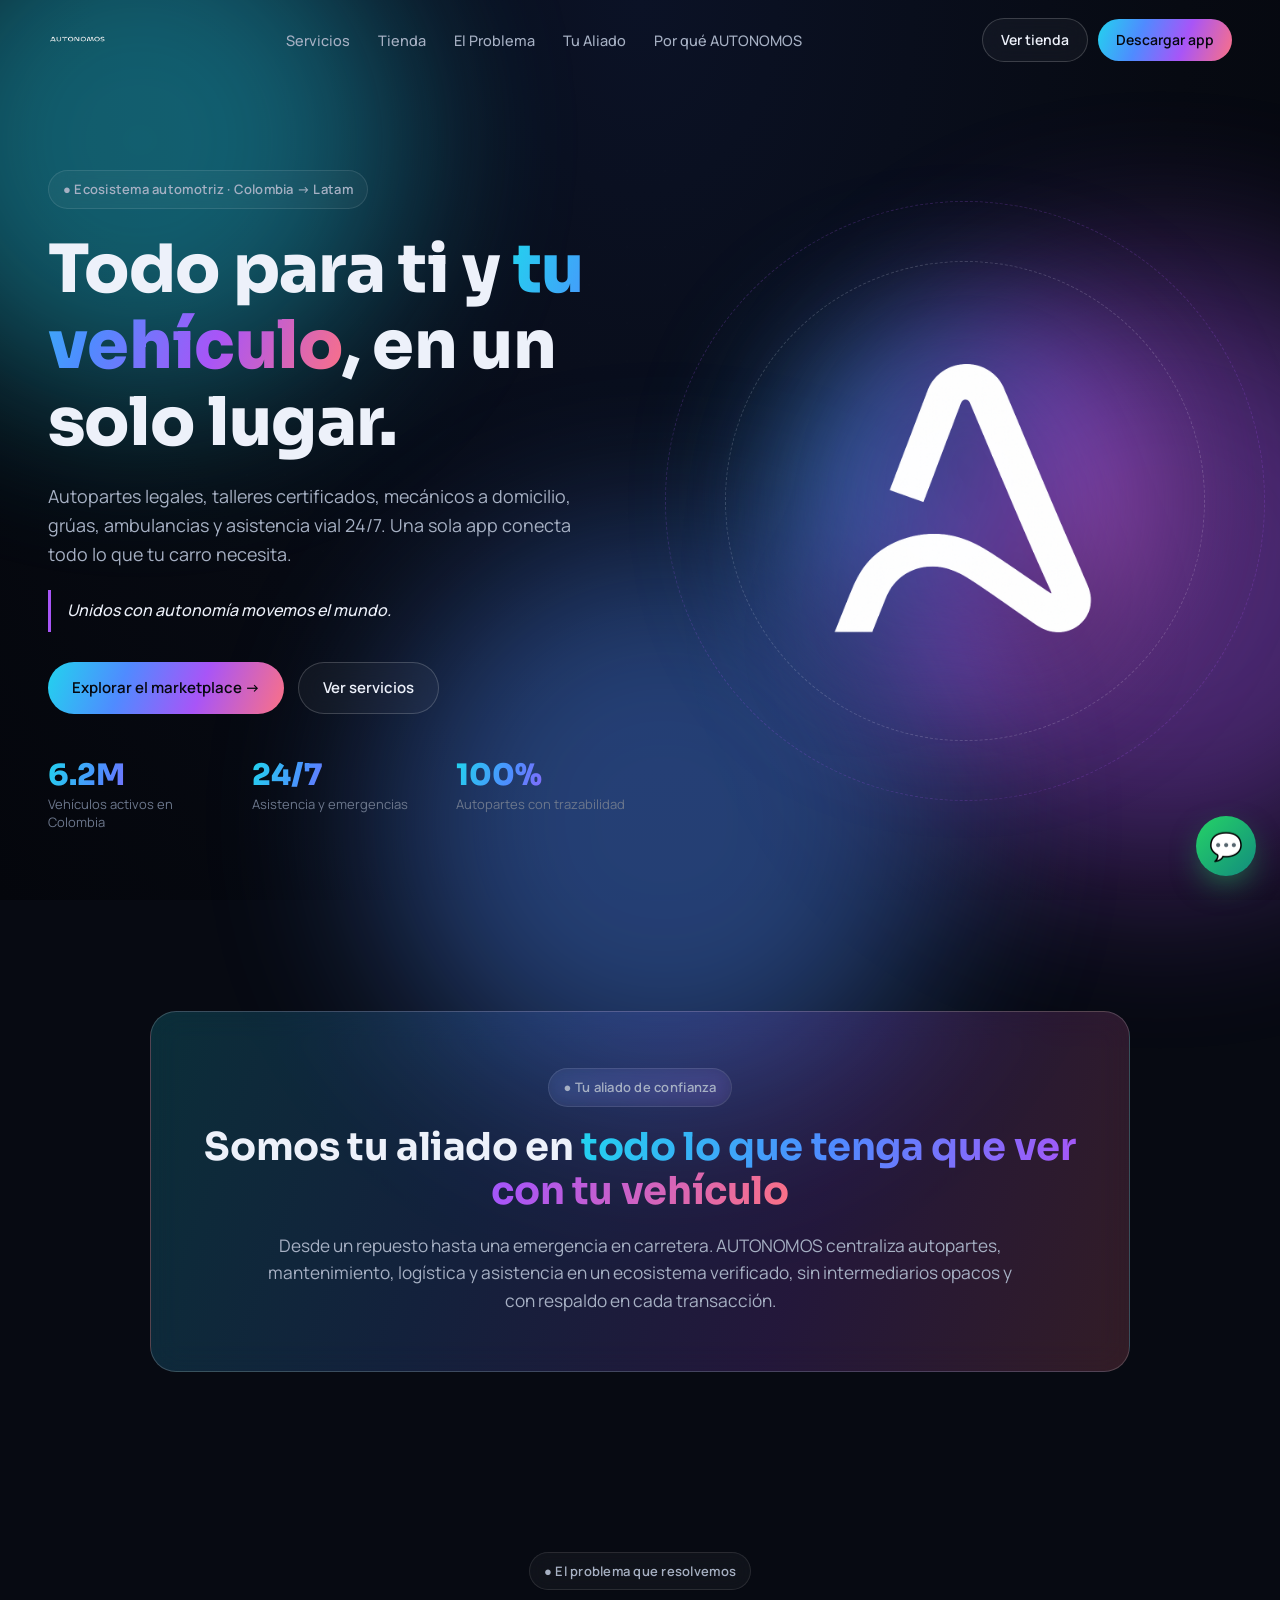
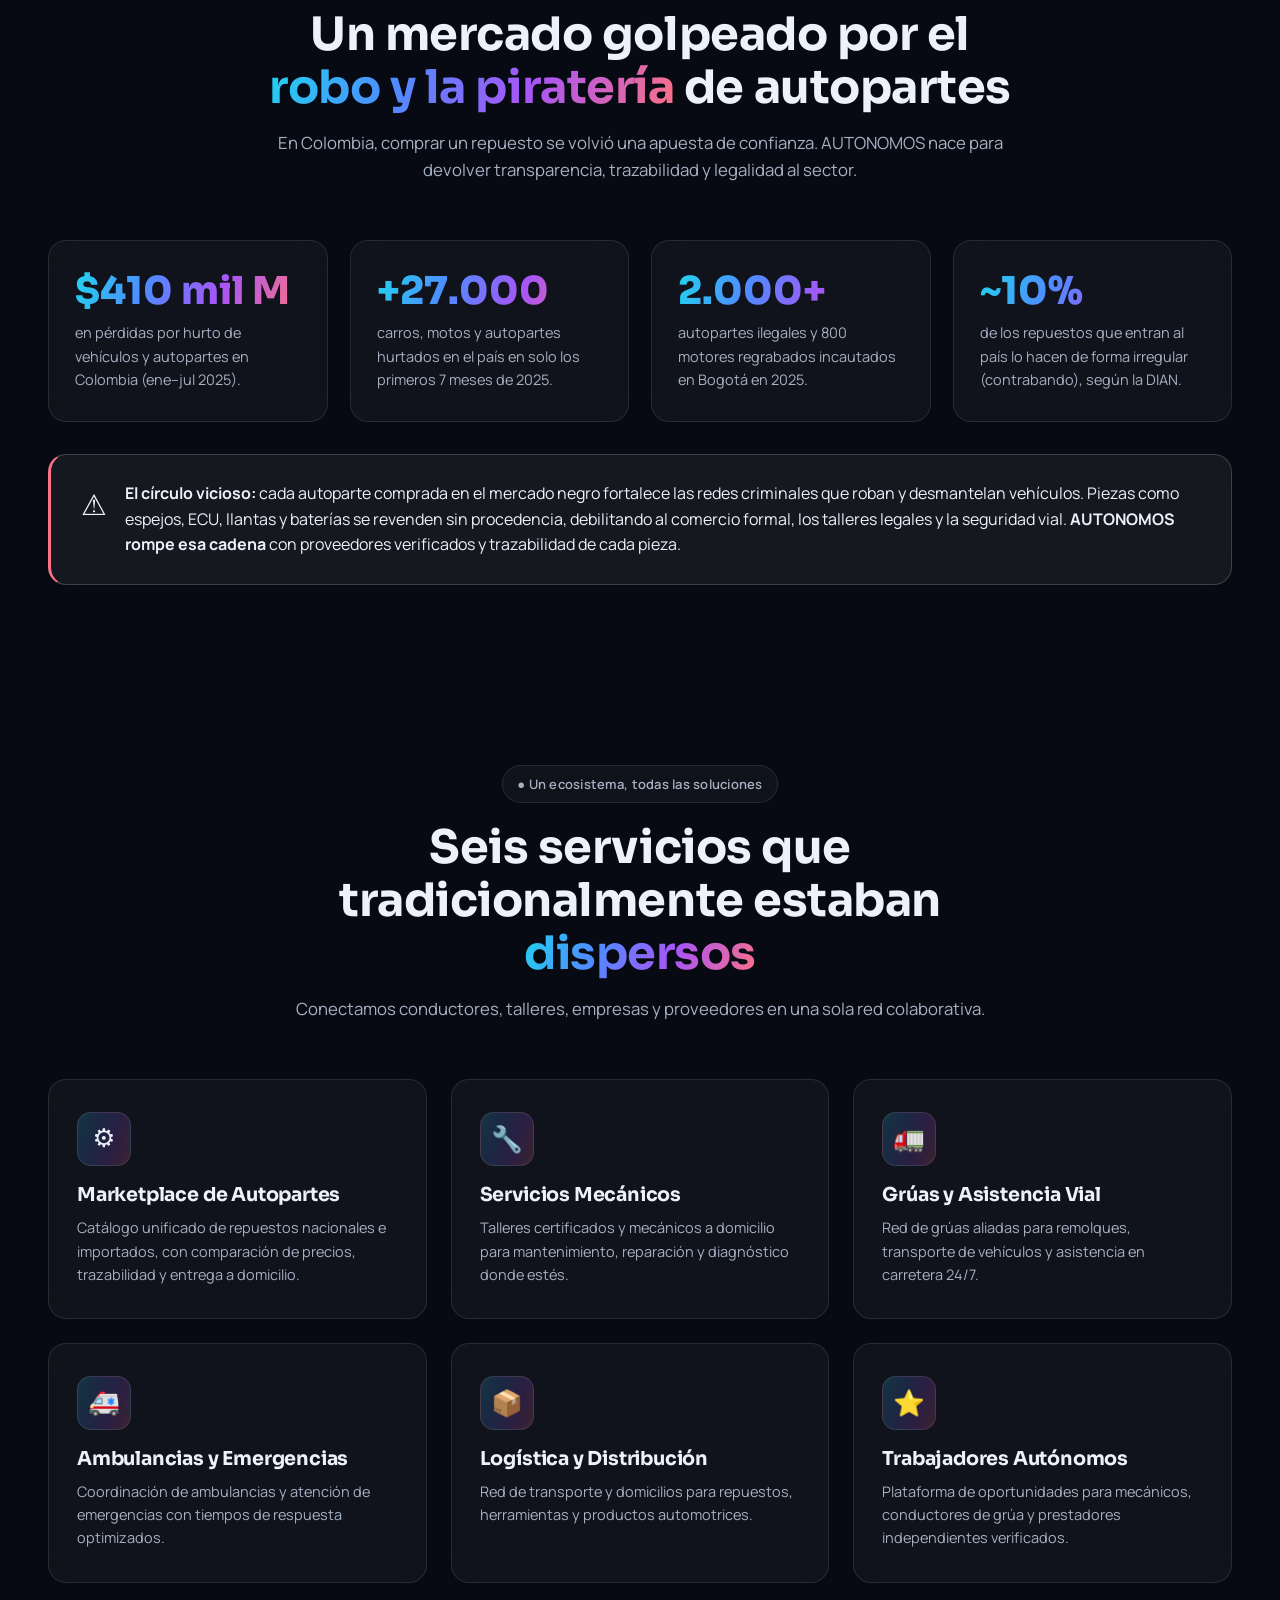
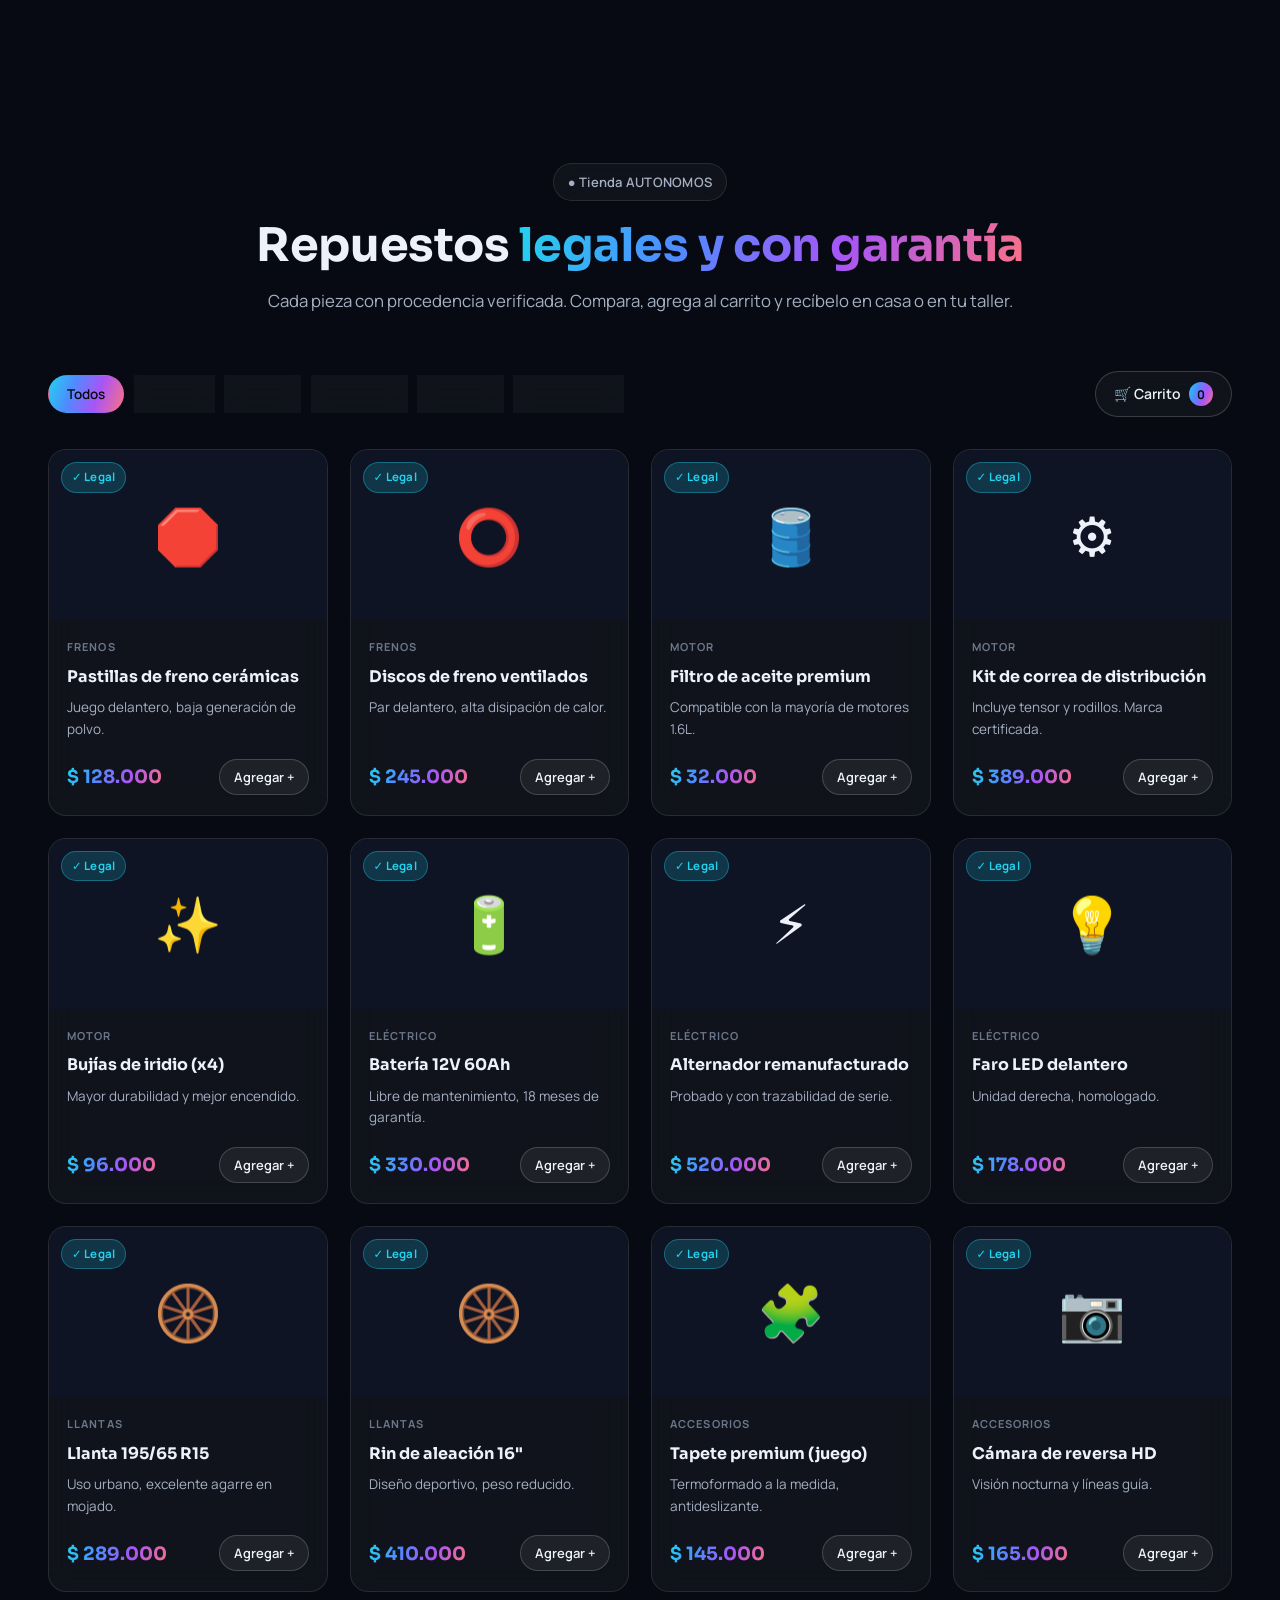
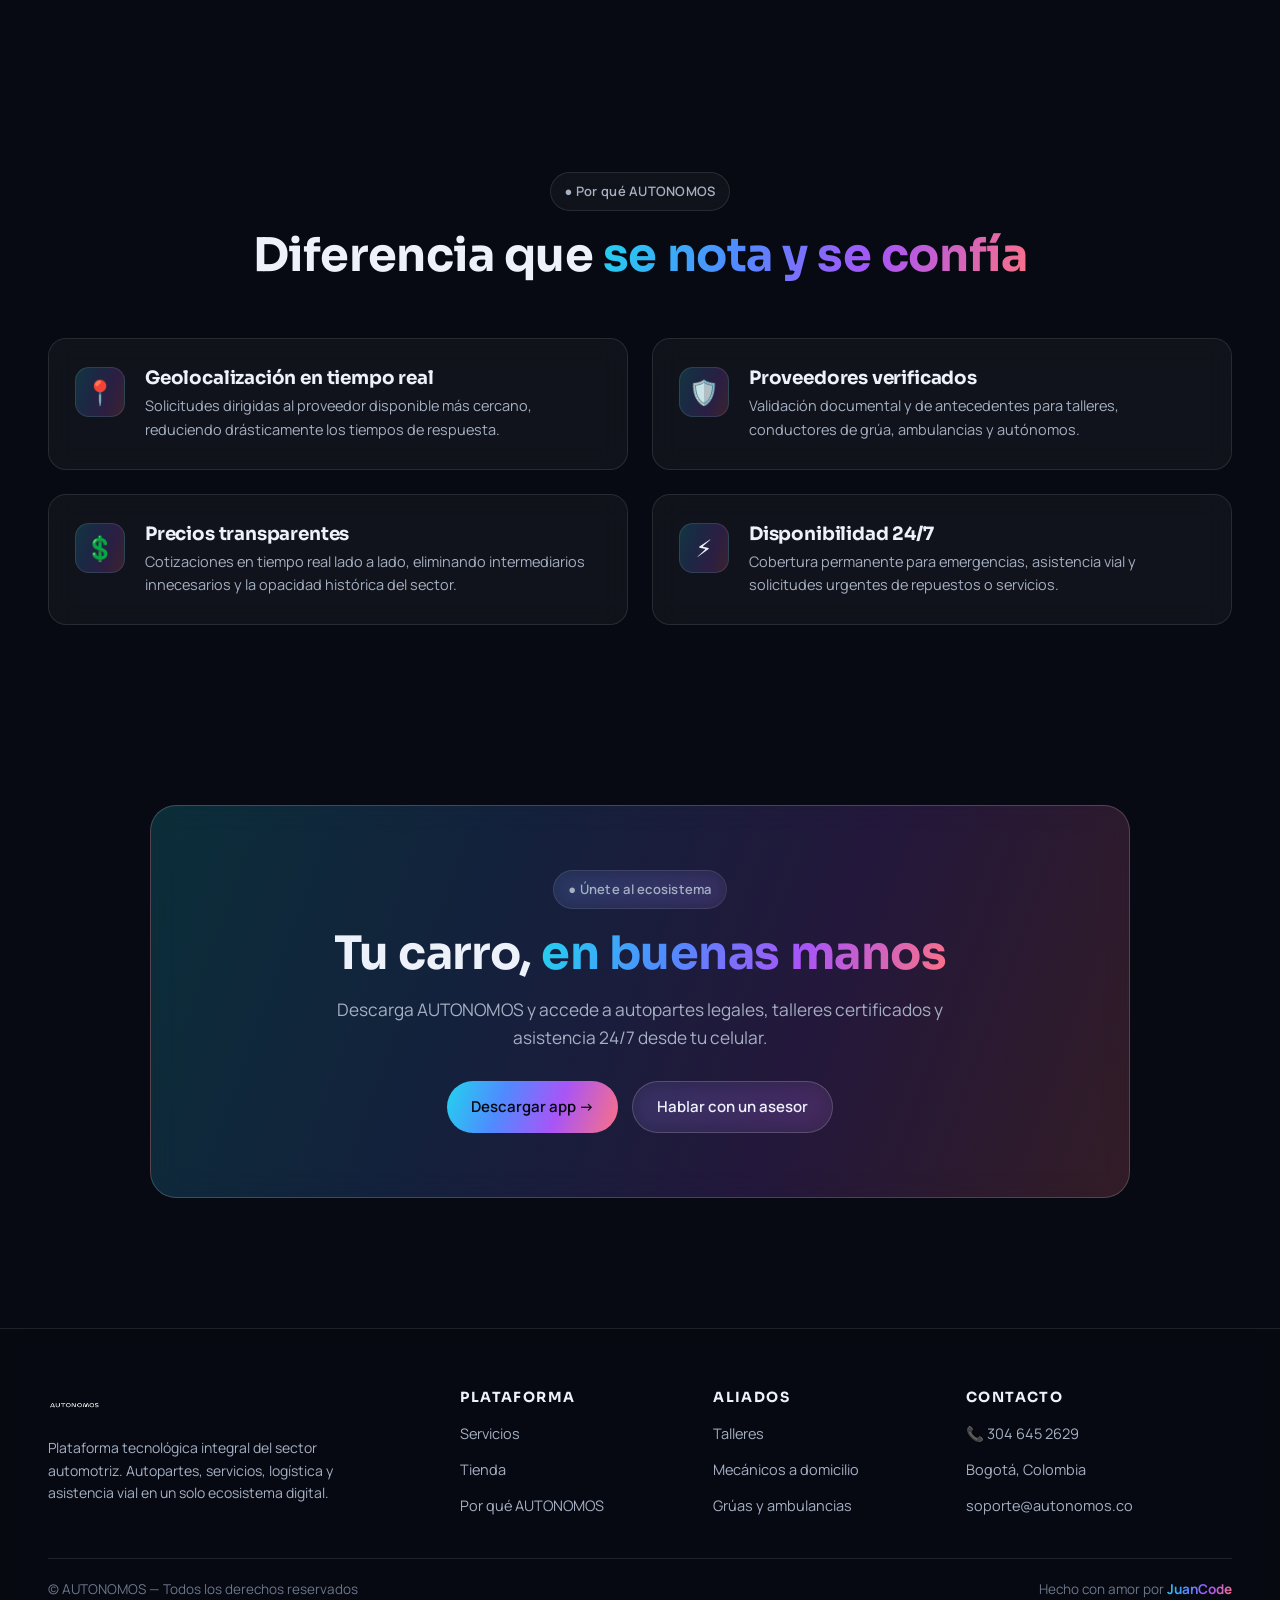
==== index.html @ 33920c59 "feat: AUTONOMOS landing page (juancode design system) - index.html single-file (HTML + CSS + JS vani" ====
<!DOCTYPE html>
<html lang="es">
<head>
<meta charset="UTF-8" />
<meta name="viewport" content="width=device-width, initial-scale=1.0" />
<title>AUTONOMOS — Ecosistema automotriz: autopartes legales, talleres, grúas y asistencia 24/7</title>
<meta name="description" content="Plataforma tecnológica integral del sector automotriz colombiano. Autopartes legales, talleres certificados, mecánicos a domicilio, grúas, ambulancias y asistencia vial 24/7." />
<link rel="preconnect" href="https://fonts.googleapis.com">
<link rel="preconnect" href="https://fonts.gstatic.com" crossorigin>
<link href="https://fonts.googleapis.com/css2?family=Sora:wght@600;700;800&family=Manrope:wght@400;500;600;700&display=swap" rel="stylesheet">
<style>
:root{
  --bg:#070A12; --bg-2:#0B1020;
  --surface:rgba(255,255,255,0.04); --surface-2:rgba(255,255,255,0.06);
  --border:rgba(255,255,255,0.10); --border-strong:rgba(255,255,255,0.18);
  --text:#EDF1FA; --text-dim:#A6B0C3; --text-faint:#6C778C;
  --g1:#22D3EE; --g2:#4F8BFF; --g3:#A855F7; --g4:#FB7185;
  --grad: linear-gradient(110deg, var(--g1) 0%, var(--g2) 32%, var(--g3) 64%, var(--g4) 100%);
  --grad-soft: linear-gradient(110deg, rgba(34,211,238,.18), rgba(79,139,255,.18), rgba(168,85,247,.18), rgba(251,113,133,.18));
  --radius:18px; --radius-lg:26px; --maxw:1240px;
}

*{box-sizing:border-box; margin:0; padding:0;}
html{scroll-behavior:smooth;}
body{
  font-family:'Manrope', system-ui, sans-serif;
  background:var(--bg); color:var(--text);
  font-weight:400; line-height:1.6;
  overflow-x:hidden; min-height:100vh;
  -webkit-font-smoothing:antialiased;
}

/* ===== FONDO GLOBAL (orbes + malla) ===== */
.bg-layer{
  position:fixed; inset:0; z-index:-2;
  background:radial-gradient(ellipse at top, #0B1226 0%, var(--bg) 60%, #04060C 100%);
  pointer-events:none;
}
.bg-mesh{
  position:fixed; inset:0; z-index:-1;
  background-image: radial-gradient(circle at center, rgba(255,255,255,0.18) 1px, transparent 1.2px);
  background-size:38px 38px;
  opacity:0.05;
  -webkit-mask-image: radial-gradient(ellipse at center, #000 35%, transparent 80%);
  mask-image: radial-gradient(ellipse at center, #000 35%, transparent 80%);
  pointer-events:none;
}
.orb{
  position:fixed; border-radius:50%;
  filter:blur(90px); opacity:0.42; z-index:-1; pointer-events:none;
}
.orb-1{ width:520px; height:520px; background:var(--g1); top:-120px; left:-120px;}
.orb-2{ width:600px; height:600px; background:var(--g3); top:30%; right:-180px;}
.orb-3{ width:560px; height:560px; background:var(--g2); bottom:-200px; left:30%;}

/* ===== HELPERS ===== */
.grad-text{
  background:var(--grad);
  -webkit-background-clip:text; background-clip:text;
  -webkit-text-fill-color:transparent; color:transparent;
}
.container{ max-width:var(--maxw); margin:0 auto; padding:0 28px;}
.eyebrow{
  display:inline-flex; align-items:center; gap:8px;
  font-family:'Manrope'; font-weight:600; font-size:13px;
  color:var(--text-dim);
  padding:8px 14px; border:1px solid var(--border);
  border-radius:999px; background:var(--surface);
  backdrop-filter:blur(10px); -webkit-backdrop-filter:blur(10px);
  letter-spacing:.02em;
}
h1,h2,h3,h4{ font-family:'Sora', sans-serif; line-height:1.15; letter-spacing:-0.01em;}
h1{ font-weight:800; font-size:clamp(2.4rem, 5.2vw, 4.2rem);}
h2{ font-weight:700; font-size:clamp(1.9rem, 3.6vw, 2.9rem);}
h3{ font-weight:700; font-size:1.4rem;}
p{ color:var(--text-dim);}

/* ===== BOTONES ===== */
.btn{
  display:inline-flex; align-items:center; gap:8px;
  font-family:'Manrope'; font-weight:600; font-size:15px;
  padding:13px 24px; border-radius:999px;
  border:none; cursor:pointer; text-decoration:none;
  transition: transform .25s ease, box-shadow .25s ease, background .25s ease;
  white-space:nowrap;
}
.btn-primary{
  background:var(--grad); color:#06080F;
}
.btn-primary:hover{
  transform:translateY(-3px);
  box-shadow:0 14px 38px -10px rgba(79,139,255,.55);
}
.btn-ghost{
  background:var(--surface); color:var(--text);
  border:1px solid var(--border-strong);
  backdrop-filter:blur(12px); -webkit-backdrop-filter:blur(12px);
}
.btn-ghost:hover{
  transform:translateY(-3px);
  background:var(--surface-2);
  box-shadow:0 14px 38px -14px rgba(168,85,247,.5);
}

/* ===== REVEAL ===== */
.reveal{ opacity:0; transform:translateY(28px); transition: all .7s cubic-bezier(.2,.7,.2,1);}
.reveal.in{ opacity:1; transform:none;}

/* ===== NAVBAR ===== */
#nav{
  position:fixed; top:0; left:0; right:0; z-index:50;
  padding:18px 0;
  transition: background .3s ease, backdrop-filter .3s ease, border-color .3s ease, padding .3s ease;
  border-bottom:1px solid transparent;
}
#nav.scrolled{
  background:rgba(7,10,18,.72);
  backdrop-filter:blur(18px); -webkit-backdrop-filter:blur(18px);
  border-bottom-color:var(--border);
  padding:12px 0;
}
.nav-wrap{
  max-width:var(--maxw); margin:0 auto; padding:0 28px;
  display:flex; align-items:center; justify-content:space-between; gap:24px;
}
.nav-logo{ display:flex; align-items:center; gap:10px;}
.nav-logo img{ height:38px; width:auto; display:block;}
.nav-logo .fallback{ display:none; font-family:'Sora'; font-weight:800; font-size:20px; letter-spacing:.06em;}
.nav-links{ display:flex; align-items:center; gap:28px;}
.nav-links a{
  color:var(--text-dim); text-decoration:none;
  font-size:14.5px; font-weight:500;
  transition: color .2s ease;
}
.nav-links a:hover{ color:var(--text);}
.nav-cta{ display:flex; align-items:center; gap:10px;}
.nav-cta .btn{ padding:10px 18px; font-size:14px;}
.hamburger{
  display:none; width:42px; height:42px;
  background:var(--surface); border:1px solid var(--border);
  border-radius:12px; cursor:pointer;
  align-items:center; justify-content:center;
  flex-direction:column; gap:5px;
}
.hamburger span{
  width:18px; height:2px; background:var(--text); border-radius:2px;
  transition:transform .3s ease, opacity .3s ease;
}
.hamburger.open span:nth-child(1){ transform:translateY(7px) rotate(45deg);}
.hamburger.open span:nth-child(2){ opacity:0;}
.hamburger.open span:nth-child(3){ transform:translateY(-7px) rotate(-45deg);}

.mobile-menu{
  display:none;
  position:fixed; top:74px; left:16px; right:16px; z-index:49;
  background:rgba(11,16,32,.92);
  border:1px solid var(--border-strong); border-radius:var(--radius);
  backdrop-filter:blur(20px); -webkit-backdrop-filter:blur(20px);
  padding:18px; flex-direction:column; gap:6px;
}
.mobile-menu.open{ display:flex;}
.mobile-menu a{
  color:var(--text-dim); text-decoration:none;
  padding:12px 14px; border-radius:12px;
  font-weight:500; transition: background .2s ease, color .2s ease;
}
.mobile-menu a:hover{ background:var(--surface); color:var(--text);}
.mobile-menu .btn{ margin-top:8px; justify-content:center;}

/* ===== HERO ===== */
.hero{
  padding:170px 0 90px;
}
.hero-grid{
  display:grid; grid-template-columns:1.05fr .95fr;
  gap:60px; align-items:center;
}
.hero-eyebrow{ margin-bottom:22px;}
.hero h1{ margin-bottom:22px;}
.hero .lead{
  font-size:1.12rem; color:var(--text-dim);
  max-width:560px; margin-bottom:22px;
}
.hero .tagline{
  font-style:italic; color:var(--text);
  border-left:3px solid var(--g3);
  padding:8px 0 8px 16px; margin-bottom:30px;
  font-weight:500;
}
.hero-cta{ display:flex; gap:14px; flex-wrap:wrap; margin-bottom:46px;}
.hero-stats{ display:grid; grid-template-columns:repeat(3, 1fr); gap:22px;}
.stat{ }
.stat-num{
  font-family:'Sora'; font-weight:800; font-size:1.85rem;
  line-height:1.05; margin-bottom:4px;
  background:var(--grad);
  -webkit-background-clip:text; background-clip:text;
  -webkit-text-fill-color:transparent;
}
.stat-label{ font-size:13px; color:var(--text-faint); line-height:1.4;}

/* HERO logo */
.hero-visual{
  position:relative;
  display:flex; align-items:center; justify-content:center;
  min-height:560px;
}
.hero-glow{
  position:absolute; width:380px; height:380px;
  background:var(--grad); border-radius:50%;
  filter:blur(70px); opacity:.55;
  animation: pulse 5s ease-in-out infinite;
  z-index:0;
}
@keyframes pulse{
  0%,100%{ opacity:.45; transform:scale(.92);}
  50%{ opacity:.7; transform:scale(1.05);}
}
.orbit{
  position:absolute; border:1px dashed rgba(255,255,255,.18);
  border-radius:50%; pointer-events:none;
}
.orbit-1{ width:480px; height:480px; animation: spin 40s linear infinite;}
.orbit-2{ width:600px; height:600px; animation: spin 60s linear infinite reverse;
  border-color:rgba(168,85,247,.22);}
@keyframes spin{ to { transform: rotate(360deg);} }

.logo-float{
  position:relative; z-index:2;
  width:420px; max-width:80vw;
  animation: float 6s ease-in-out infinite;
  filter: drop-shadow(0 30px 50px rgba(0,0,0,.45));
}
@keyframes float{
  0%,100%{ transform:translateY(0);}
  50%{ transform:translateY(-22px);}
}
.logo-fallback{
  position:relative; z-index:2;
  display:none;
  background:var(--surface); border:1px solid var(--border-strong);
  backdrop-filter:blur(14px); -webkit-backdrop-filter:blur(14px);
  padding:48px 56px; border-radius:var(--radius-lg);
  text-align:center;
}
.logo-fallback .big{
  font-family:'Sora'; font-weight:800; font-size:2.6rem;
  letter-spacing:.08em; margin-bottom:8px;
}
.logo-fallback .small{
  font-size:13px; color:var(--text-faint);
}

/* ===== SECTION SHARED ===== */
section{ padding:90px 0;}
.section-head{ text-align:center; max-width:780px; margin:0 auto 56px;}
.section-head .eyebrow{ margin-bottom:18px;}
.section-head h2{ margin-bottom:16px;}
.section-head p{ font-size:1.05rem;}

/* ===== ALIADO ===== */
.aliado-card{
  background:var(--grad-soft);
  backdrop-filter:blur(16px); -webkit-backdrop-filter:blur(16px);
  border:1px solid var(--border-strong);
  border-radius:var(--radius-lg);
  padding:56px 48px;
  text-align:center;
  max-width:980px; margin:0 auto;
}
.aliado-card .eyebrow{ margin-bottom:18px;}
.aliado-card h3{
  font-size:clamp(1.6rem, 3vw, 2.4rem);
  font-weight:700; margin-bottom:18px;
}
.aliado-card p{ font-size:1.08rem; max-width:760px; margin:0 auto;}

/* ===== MERCADO (stats) ===== */
.stat-grid{
  display:grid; grid-template-columns:repeat(4, 1fr); gap:22px;
}
.stat-card{
  background:var(--surface); border:1px solid var(--border);
  backdrop-filter:blur(14px); -webkit-backdrop-filter:blur(14px);
  border-radius:var(--radius); padding:30px 26px;
  transition: transform .3s ease, border-color .3s ease;
}
.stat-card:hover{ transform:translateY(-4px); border-color:var(--border-strong);}
.stat-card .big{
  font-family:'Sora'; font-weight:800;
  font-size:clamp(2rem, 3vw, 2.6rem);
  line-height:1.05; margin-bottom:10px;
  background:var(--grad);
  -webkit-background-clip:text; background-clip:text;
  -webkit-text-fill-color:transparent;
}
.stat-card .desc{ font-size:14.5px; color:var(--text-dim);}

.warn-card{
  margin-top:32px;
  background:var(--surface-2); border:1px solid var(--border-strong);
  border-left:3px solid var(--g4);
  backdrop-filter:blur(14px); -webkit-backdrop-filter:blur(14px);
  border-radius:var(--radius); padding:26px 30px;
  display:flex; gap:18px; align-items:flex-start;
}
.warn-card .ico{ font-size:1.8rem; flex-shrink:0;}
.warn-card p{ color:var(--text);}
.warn-card strong{ color:var(--text);}

/* ===== SERVICIOS ===== */
.svc-grid{
  display:grid; grid-template-columns:repeat(3, 1fr); gap:24px;
}
.svc-card{
  position:relative;
  background:var(--surface); border:1px solid var(--border);
  backdrop-filter:blur(14px); -webkit-backdrop-filter:blur(14px);
  border-radius:var(--radius); padding:32px 28px;
  transition: transform .35s ease;
  overflow:hidden;
}
.svc-card::before{
  content:""; position:absolute; inset:0;
  padding:1px; border-radius:var(--radius);
  background:var(--grad);
  -webkit-mask: linear-gradient(#000 0 0) content-box, linear-gradient(#000 0 0);
  -webkit-mask-composite: xor; mask-composite: exclude;
  opacity:0; transition: opacity .35s ease;
  pointer-events:none;
}
.svc-card:hover{ transform:translateY(-8px);}
.svc-card:hover::before{ opacity:1;}
.svc-ico{
  width:54px; height:54px; border-radius:14px;
  background:var(--grad-soft); border:1px solid var(--border);
  display:flex; align-items:center; justify-content:center;
  font-size:1.6rem; margin-bottom:18px;
}
.svc-card h3{ font-size:1.2rem; margin-bottom:10px;}
.svc-card p{ font-size:14.5px;}

/* ===== TIENDA ===== */
.tienda-toolbar{
  display:flex; justify-content:space-between; align-items:center; gap:18px;
  margin-bottom:32px; flex-wrap:wrap;
}
.chips{ display:flex; flex-wrap:wrap; gap:10px;}
.chip{
  font-family:'Manrope'; font-weight:600; font-size:13.5px;
  color:var(--text-dim);
  padding:9px 18px; border-radius:999px;
  background:var(--surface); border:1px solid var(--border);
  cursor:pointer;
  transition: all .25s ease;
  backdrop-filter:blur(10px); -webkit-backdrop-filter:blur(10px);
}
.chip:hover{ color:var(--text); border-color:var(--border-strong);}
.chip.active{
  background:var(--grad); color:#06080F;
  border-color:transparent;
}
.cart-pill{
  display:inline-flex; align-items:center; gap:8px;
  padding:10px 18px; border-radius:999px;
  background:var(--surface); border:1px solid var(--border-strong);
  backdrop-filter:blur(12px); -webkit-backdrop-filter:blur(12px);
  font-weight:600; font-size:14px; color:var(--text);
}
.cart-pill .count{
  display:inline-flex; align-items:center; justify-content:center;
  min-width:24px; height:24px; padding:0 7px;
  border-radius:999px; font-size:12px; font-weight:700;
  background:var(--grad); color:#06080F;
}

.prod-grid{
  display:grid; grid-template-columns:repeat(4, 1fr); gap:22px;
}
.prod-card{
  background:var(--surface); border:1px solid var(--border);
  backdrop-filter:blur(14px); -webkit-backdrop-filter:blur(14px);
  border-radius:var(--radius); overflow:hidden;
  display:flex; flex-direction:column;
  transition: transform .3s ease, border-color .3s ease;
}
.prod-card:hover{ transform:translateY(-6px); border-color:var(--border-strong);}
.prod-media{
  position:relative; height:170px;
  background:#0E1424;
  display:flex; align-items:center; justify-content:center;
  overflow:hidden;
}
.prod-media .emoji{ font-size:3.4rem;}
.prod-badge{
  position:absolute; top:12px; left:12px;
  background:rgba(34,211,238,.18); color:var(--g1);
  border:1px solid rgba(34,211,238,.35);
  font-size:11.5px; font-weight:700;
  padding:5px 10px; border-radius:999px;
  letter-spacing:.02em;
  backdrop-filter:blur(8px); -webkit-backdrop-filter:blur(8px);
}
.prod-body{ padding:18px 18px 20px; display:flex; flex-direction:column; gap:8px; flex:1;}
.prod-cat{
  font-size:11px; font-weight:700; letter-spacing:.1em;
  text-transform:uppercase; color:var(--text-faint);
}
.prod-name{ font-family:'Sora'; font-weight:700; font-size:1rem; color:var(--text);}
.prod-desc{ font-size:13.5px; color:var(--text-dim); flex:1;}
.prod-foot{
  display:flex; justify-content:space-between; align-items:center;
  margin-top:10px; gap:10px;
}
.prod-price{
  font-family:'Sora'; font-weight:700; font-size:1.15rem;
  background:var(--grad);
  -webkit-background-clip:text; background-clip:text;
  -webkit-text-fill-color:transparent;
}
.btn-add{
  font-family:'Manrope'; font-weight:600; font-size:13px;
  padding:8px 14px; border-radius:999px;
  background:var(--surface-2); color:var(--text);
  border:1px solid var(--border-strong); cursor:pointer;
  transition: all .25s ease;
}
.btn-add:hover{ background:var(--grad); color:#06080F; border-color:transparent;}
.btn-add.added{ background:var(--g1); color:#06080F; border-color:transparent;}

/* ===== DIFERENCIADORES ===== */
.diff-grid{
  display:grid; grid-template-columns:repeat(2, 1fr); gap:24px;
}
.diff-card{
  display:flex; gap:20px; align-items:flex-start;
  background:var(--surface); border:1px solid var(--border);
  backdrop-filter:blur(14px); -webkit-backdrop-filter:blur(14px);
  border-radius:var(--radius); padding:28px 26px;
  transition: transform .3s ease, border-color .3s ease;
}
.diff-card:hover{ transform:translateY(-4px); border-color:var(--border-strong);}
.diff-ico{
  flex-shrink:0;
  width:50px; height:50px; border-radius:14px;
  background:var(--grad-soft); border:1px solid var(--border);
  display:flex; align-items:center; justify-content:center; font-size:1.5rem;
}
.diff-card h3{ font-size:1.15rem; margin-bottom:6px;}
.diff-card p{ font-size:14.5px;}

/* ===== CTA FINAL ===== */
.cta-card{
  background:var(--grad-soft);
  backdrop-filter:blur(16px); -webkit-backdrop-filter:blur(16px);
  border:1px solid var(--border-strong);
  border-radius:var(--radius-lg);
  padding:64px 48px; text-align:center;
  max-width:980px; margin:0 auto;
}
.cta-card .eyebrow{ margin-bottom:18px;}
.cta-card h2{ margin-bottom:16px;}
.cta-card p{ font-size:1.08rem; max-width:620px; margin:0 auto 30px;}
.cta-card .row{ display:flex; gap:14px; justify-content:center; flex-wrap:wrap;}

/* ===== FOOTER ===== */
footer{
  border-top:1px solid var(--border);
  padding:60px 0 30px; margin-top:40px;
  background:rgba(7,10,18,.55);
  backdrop-filter:blur(12px); -webkit-backdrop-filter:blur(12px);
}
.foot-grid{
  display:grid; grid-template-columns:1.4fr .8fr .8fr 1fr; gap:40px;
  margin-bottom:40px;
}
.foot-col h4{
  font-family:'Sora'; font-weight:700; font-size:14px;
  text-transform:uppercase; letter-spacing:.1em;
  color:var(--text); margin-bottom:16px;
}
.foot-col ul{ list-style:none; display:flex; flex-direction:column; gap:10px;}
.foot-col a{
  color:var(--text-dim); text-decoration:none; font-size:14.5px;
  transition: color .2s ease;
}
.foot-col a:hover{ color:var(--text);}
.foot-brand img{ height:34px; width:auto; margin-bottom:14px; display:block;}
.foot-brand .fallback{ display:none; font-family:'Sora'; font-weight:800; font-size:18px; letter-spacing:.06em; margin-bottom:14px;}
.foot-brand p{ font-size:14px; color:var(--text-dim); max-width:320px;}
.foot-bar{
  border-top:1px solid var(--border);
  padding-top:20px;
  display:flex; justify-content:space-between; align-items:center;
  gap:14px; flex-wrap:wrap;
  font-size:13.5px; color:var(--text-faint);
}

/* ===== WHATSAPP FLOTANTE ===== */
.wa-float{
  position:fixed; bottom:24px; right:24px;
  width:60px; height:60px; border-radius:50%;
  background:linear-gradient(135deg, #25D366 0%, #128C7E 100%);
  display:flex; align-items:center; justify-content:center;
  font-size:1.7rem; text-decoration:none;
  z-index:40; color:#fff;
  box-shadow:0 12px 32px -8px rgba(37,211,102,.6);
  animation: wa-pulse 2.2s ease-out infinite;
}
@keyframes wa-pulse{
  0%{ box-shadow:0 0 0 0 rgba(37,211,102,.6);}
  70%{ box-shadow:0 0 0 22px rgba(37,211,102,0);}
  100%{ box-shadow:0 0 0 0 rgba(37,211,102,0);}
}

/* ===== RESPONSIVE ===== */
@media (max-width: 1024px){
  .hero{ padding:140px 0 70px;}
  .hero-grid{ grid-template-columns:1fr; gap:40px; text-align:center;}
  .hero .lead{ margin-left:auto; margin-right:auto;}
  .hero .tagline{
    border-left:none; border-top:3px solid var(--g3);
    padding:14px 0 0; max-width:560px; margin-left:auto; margin-right:auto;
  }
  .hero-cta{ justify-content:center;}
  .hero-stats{ max-width:560px; margin:0 auto;}
  .hero-visual{ min-height:480px;}
  .logo-float{ width:340px;}
  .orbit-1{ width:400px; height:400px;}
  .orbit-2{ width:520px; height:520px;}

  .stat-grid, .svc-grid, .prod-grid, .diff-grid{
    grid-template-columns:repeat(2, 1fr);
  }
  .foot-grid{ grid-template-columns:1fr 1fr; gap:30px;}
}
@media (max-width: 640px){
  section{ padding:76px 0;}
  .container{ padding:0 20px;}
  .nav-links, .nav-cta .btn-ghost{ display:none;}
  .hamburger{ display:flex;}
  .hero{ padding:120px 0 60px;}
  .hero h1{ font-size:2.2rem;}
  .hero-stats{ grid-template-columns:1fr; gap:18px;}
  .logo-float{ width:280px;}
  .orbit-1{ width:320px; height:320px;}
  .orbit-2{ width:420px; height:420px;}
  .hero-visual{ min-height:380px;}
  .hero-glow{ width:280px; height:280px;}

  .stat-grid, .svc-grid, .prod-grid, .diff-grid{
    grid-template-columns:1fr;
  }
  .aliado-card, .cta-card{ padding:42px 26px;}
  .tienda-toolbar{ justify-content:center; flex-direction:column;}
  .chips{ justify-content:center;}
  .cart-pill{ align-self:center;}
  .foot-grid{ grid-template-columns:1fr; gap:24px;}
  .foot-bar{ justify-content:center; text-align:center;}
}
</style>
</head>
<body>

<!-- ===== FONDOS ===== -->
<div class="bg-layer"></div>
<div class="bg-mesh"></div>
<div class="orb orb-1"></div>
<div class="orb orb-2"></div>
<div class="orb orb-3"></div>

<!-- ===== NAVBAR ===== -->
<nav id="nav">
  <div class="nav-wrap">
    <a href="#inicio" class="nav-logo">
      <img src="image/logo_largo.png" alt="AUTONOMOS" onerror="this.style.display='none'; this.nextElementSibling.style.display='inline-block';">
      <span class="fallback grad-text">AUTONOMOS</span>
    </a>
    <div class="nav-links">
      <a href="#servicios">Servicios</a>
      <a href="#tienda">Tienda</a>
      <a href="#mercado">El Problema</a>
      <a href="#aliado">Tu Aliado</a>
      <a href="#diferenciadores">Por qué AUTONOMOS</a>
    </div>
    <div class="nav-cta">
      <a href="#tienda" class="btn btn-ghost">Ver tienda</a>
      <a href="#cta" class="btn btn-primary">Descargar app</a>
      <button class="hamburger" id="hamburger" aria-label="Menú">
        <span></span><span></span><span></span>
      </button>
    </div>
  </div>
</nav>

<div class="mobile-menu" id="mobileMenu">
  <a href="#servicios">Servicios</a>
  <a href="#tienda">Tienda</a>
  <a href="#mercado">El Problema</a>
  <a href="#aliado">Tu Aliado</a>
  <a href="#diferenciadores">Por qué AUTONOMOS</a>
  <a href="#cta" class="btn btn-primary">Descargar app</a>
</div>

<!-- ===== HERO ===== -->
<section class="hero" id="inicio">
  <div class="container">
    <div class="hero-grid">
      <div class="hero-text reveal">
        <span class="eyebrow hero-eyebrow">● Ecosistema automotriz · Colombia → Latam</span>
        <h1>Todo para ti y <span class="grad-text">tu vehículo</span>, en un solo lugar.</h1>
        <p class="lead">Autopartes legales, talleres certificados, mecánicos a domicilio, grúas, ambulancias y asistencia vial 24/7. Una sola app conecta todo lo que tu carro necesita.</p>
        <p class="tagline">Unidos con autonomía movemos el mundo.</p>
        <div class="hero-cta">
          <a href="#tienda" class="btn btn-primary">Explorar el marketplace →</a>
          <a href="#servicios" class="btn btn-ghost">Ver servicios</a>
        </div>
        <div class="hero-stats">
          <div class="stat"><div class="stat-num">6.2M</div><div class="stat-label">Vehículos activos en Colombia</div></div>
          <div class="stat"><div class="stat-num">24/7</div><div class="stat-label">Asistencia y emergencias</div></div>
          <div class="stat"><div class="stat-num">100%</div><div class="stat-label">Autopartes con trazabilidad</div></div>
        </div>
      </div>
      <div class="hero-visual reveal">
        <div class="orbit orbit-1"></div>
        <div class="orbit orbit-2"></div>
        <div class="hero-glow"></div>
        <img src="image/logo.png" alt="AUTONOMOS" class="logo-float" id="heroLogo"
             onerror="this.style.display='none'; document.getElementById('heroFallback').style.display='block';">
        <div class="logo-fallback" id="heroFallback">
          <div class="big grad-text">AUTONOMOS</div>
          <div class="small">Coloca image/logo.png</div>
        </div>
      </div>
    </div>
  </div>
</section>

<!-- ===== TU ALIADO ===== -->
<section id="aliado">
  <div class="container">
    <div class="aliado-card reveal">
      <span class="eyebrow">● Tu aliado de confianza</span>
      <h3>Somos tu aliado en <span class="grad-text">todo lo que tenga que ver con tu vehículo</span></h3>
      <p>Desde un repuesto hasta una emergencia en carretera. AUTONOMOS centraliza autopartes, mantenimiento, logística y asistencia en un ecosistema verificado, sin intermediarios opacos y con respaldo en cada transacción.</p>
    </div>
  </div>
</section>

<!-- ===== MERCADO ===== -->
<section id="mercado">
  <div class="container">
    <div class="section-head reveal">
      <span class="eyebrow">● El problema que resolvemos</span>
      <h2>Un mercado golpeado por el <span class="grad-text">robo y la piratería</span> de autopartes</h2>
      <p>En Colombia, comprar un repuesto se volvió una apuesta de confianza. AUTONOMOS nace para devolver transparencia, trazabilidad y legalidad al sector.</p>
    </div>
    <div class="stat-grid">
      <div class="stat-card reveal">
        <div class="big">$410 mil M</div>
        <div class="desc">en pérdidas por hurto de vehículos y autopartes en Colombia (ene–jul 2025).</div>
      </div>
      <div class="stat-card reveal">
        <div class="big">+27.000</div>
        <div class="desc">carros, motos y autopartes hurtados en el país en solo los primeros 7 meses de 2025.</div>
      </div>
      <div class="stat-card reveal">
        <div class="big">2.000+</div>
        <div class="desc">autopartes ilegales y 800 motores regrabados incautados en Bogotá en 2025.</div>
      </div>
      <div class="stat-card reveal">
        <div class="big">~10%</div>
        <div class="desc">de los repuestos que entran al país lo hacen de forma irregular (contrabando), según la DIAN.</div>
      </div>
    </div>
    <div class="warn-card reveal">
      <div class="ico">⚠️</div>
      <p><strong>El círculo vicioso:</strong> cada autoparte comprada en el mercado negro fortalece las redes criminales que roban y desmantelan vehículos. Piezas como espejos, ECU, llantas y baterías se revenden sin procedencia, debilitando al comercio formal, los talleres legales y la seguridad vial. <strong>AUTONOMOS rompe esa cadena</strong> con proveedores verificados y trazabilidad de cada pieza.</p>
    </div>
  </div>
</section>

<!-- ===== SERVICIOS ===== -->
<section id="servicios">
  <div class="container">
    <div class="section-head reveal">
      <span class="eyebrow">● Un ecosistema, todas las soluciones</span>
      <h2>Seis servicios que tradicionalmente estaban <span class="grad-text">dispersos</span></h2>
      <p>Conectamos conductores, talleres, empresas y proveedores en una sola red colaborativa.</p>
    </div>
    <div class="svc-grid">
      <div class="svc-card reveal">
        <div class="svc-ico">⚙️</div>
        <h3>Marketplace de Autopartes</h3>
        <p>Catálogo unificado de repuestos nacionales e importados, con comparación de precios, trazabilidad y entrega a domicilio.</p>
      </div>
      <div class="svc-card reveal">
        <div class="svc-ico">🔧</div>
        <h3>Servicios Mecánicos</h3>
        <p>Talleres certificados y mecánicos a domicilio para mantenimiento, reparación y diagnóstico donde estés.</p>
      </div>
      <div class="svc-card reveal">
        <div class="svc-ico">🚛</div>
        <h3>Grúas y Asistencia Vial</h3>
        <p>Red de grúas aliadas para remolques, transporte de vehículos y asistencia en carretera 24/7.</p>
      </div>
      <div class="svc-card reveal">
        <div class="svc-ico">🚑</div>
        <h3>Ambulancias y Emergencias</h3>
        <p>Coordinación de ambulancias y atención de emergencias con tiempos de respuesta optimizados.</p>
      </div>
      <div class="svc-card reveal">
        <div class="svc-ico">📦</div>
        <h3>Logística y Distribución</h3>
        <p>Red de transporte y domicilios para repuestos, herramientas y productos automotrices.</p>
      </div>
      <div class="svc-card reveal">
        <div class="svc-ico">⭐</div>
        <h3>Trabajadores Autónomos</h3>
        <p>Plataforma de oportunidades para mecánicos, conductores de grúa y prestadores independientes verificados.</p>
      </div>
    </div>
  </div>
</section>

<!-- ===== TIENDA ===== -->
<section id="tienda">
  <div class="container">
    <div class="section-head reveal">
      <span class="eyebrow">● Tienda AUTONOMOS</span>
      <h2>Repuestos <span class="grad-text">legales y con garantía</span></h2>
      <p>Cada pieza con procedencia verificada. Compara, agrega al carrito y recíbelo en casa o en tu taller.</p>
    </div>
    <div class="tienda-toolbar reveal">
      <div class="chips" id="chips">
        <button class="chip active" data-cat="todos">Todos</button>
        <button class="chip" data-cat="frenos">Frenos</button>
        <button class="chip" data-cat="motor">Motor</button>
        <button class="chip" data-cat="electrico">Eléctrico</button>
        <button class="chip" data-cat="llantas">Llantas</button>
        <button class="chip" data-cat="accesorios">Accesorios</button>
      </div>
      <div class="cart-pill">🛒 Carrito <span class="count" id="cartCount">0</span></div>
    </div>
    <div class="prod-grid reveal" id="prodGrid"></div>
  </div>
</section>

<!-- ===== DIFERENCIADORES ===== -->
<section id="diferenciadores">
  <div class="container">
    <div class="section-head reveal">
      <span class="eyebrow">● Por qué AUTONOMOS</span>
      <h2>Diferencia que <span class="grad-text">se nota y se confía</span></h2>
    </div>
    <div class="diff-grid">
      <div class="diff-card reveal">
        <div class="diff-ico">📍</div>
        <div>
          <h3>Geolocalización en tiempo real</h3>
          <p>Solicitudes dirigidas al proveedor disponible más cercano, reduciendo drásticamente los tiempos de respuesta.</p>
        </div>
      </div>
      <div class="diff-card reveal">
        <div class="diff-ico">🛡️</div>
        <div>
          <h3>Proveedores verificados</h3>
          <p>Validación documental y de antecedentes para talleres, conductores de grúa, ambulancias y autónomos.</p>
        </div>
      </div>
      <div class="diff-card reveal">
        <div class="diff-ico">💲</div>
        <div>
          <h3>Precios transparentes</h3>
          <p>Cotizaciones en tiempo real lado a lado, eliminando intermediarios innecesarios y la opacidad histórica del sector.</p>
        </div>
      </div>
      <div class="diff-card reveal">
        <div class="diff-ico">⚡</div>
        <div>
          <h3>Disponibilidad 24/7</h3>
          <p>Cobertura permanente para emergencias, asistencia vial y solicitudes urgentes de repuestos o servicios.</p>
        </div>
      </div>
    </div>
  </div>
</section>

<!-- ===== CTA FINAL ===== -->
<section id="cta">
  <div class="container">
    <div class="cta-card reveal">
      <span class="eyebrow">● Únete al ecosistema</span>
      <h2>Tu carro, <span class="grad-text">en buenas manos</span></h2>
      <p>Descarga AUTONOMOS y accede a autopartes legales, talleres certificados y asistencia 24/7 desde tu celular.</p>
      <div class="row">
        <a href="#" class="btn btn-primary">Descargar app →</a>
        <a href="https://wa.me/573046452629" target="_blank" rel="noopener" class="btn btn-ghost">Hablar con un asesor</a>
      </div>
    </div>
  </div>
</section>

<!-- ===== FOOTER ===== -->
<footer>
  <div class="container">
    <div class="foot-grid">
      <div class="foot-col foot-brand">
        <img src="image/logo_largo.png" alt="AUTONOMOS" onerror="this.style.display='none'; this.nextElementSibling.style.display='inline-block';">
        <span class="fallback grad-text">AUTONOMOS</span>
        <p>Plataforma tecnológica integral del sector automotriz. Autopartes, servicios, logística y asistencia vial en un solo ecosistema digital.</p>
      </div>
      <div class="foot-col">
        <h4>Plataforma</h4>
        <ul>
          <li><a href="#servicios">Servicios</a></li>
          <li><a href="#tienda">Tienda</a></li>
          <li><a href="#diferenciadores">Por qué AUTONOMOS</a></li>
        </ul>
      </div>
      <div class="foot-col">
        <h4>Aliados</h4>
        <ul>
          <li><a href="#servicios">Talleres</a></li>
          <li><a href="#servicios">Mecánicos a domicilio</a></li>
          <li><a href="#servicios">Grúas y ambulancias</a></li>
        </ul>
      </div>
      <div class="foot-col">
        <h4>Contacto</h4>
        <ul>
          <li><a href="https://wa.me/573046452629" target="_blank" rel="noopener">📞 304 645 2629</a></li>
          <li><a href="#">Bogotá, Colombia</a></li>
          <li><a href="mailto:soporte@autonomos.co">soporte@autonomos.co</a></li>
        </ul>
      </div>
    </div>
    <div class="foot-bar">
      <div>© AUTONOMOS — Todos los derechos reservados</div>
      <div>Hecho con amor por <span class="grad-text" style="font-weight:700;">JuanCode</span></div>
    </div>
  </div>
</footer>

<!-- ===== WHATSAPP FLOTANTE ===== -->
<a href="https://wa.me/573046452629" target="_blank" rel="noopener" class="wa-float" aria-label="WhatsApp">💬</a>

<script>
// ===== NAVBAR scroll =====
const nav = document.getElementById('nav');
window.addEventListener('scroll', () => {
  nav.classList.toggle('scrolled', window.scrollY > 30);
});

// ===== HAMBURGER =====
const hamb = document.getElementById('hamburger');
const mobileMenu = document.getElementById('mobileMenu');
hamb.addEventListener('click', () => {
  hamb.classList.toggle('open');
  mobileMenu.classList.toggle('open');
});
mobileMenu.querySelectorAll('a').forEach(a => {
  a.addEventListener('click', () => {
    hamb.classList.remove('open');
    mobileMenu.classList.remove('open');
  });
});

// ===== REVEAL on scroll =====
const io = new IntersectionObserver((entries) => {
  entries.forEach(e => {
    if (e.isIntersecting) {
      e.target.classList.add('in');
      io.unobserve(e.target);
    }
  });
}, { threshold: 0.12 });
document.querySelectorAll('.reveal').forEach(el => io.observe(el));

// ===== TIENDA =====
const products = [
  { n:'Pastillas de freno cerámicas',  c:'frenos',     cat:'Frenos',     d:'Juego delantero, baja generación de polvo.',                p:128000, e:'🛑' },
  { n:'Discos de freno ventilados',    c:'frenos',     cat:'Frenos',     d:'Par delantero, alta disipación de calor.',                  p:245000, e:'⭕' },
  { n:'Filtro de aceite premium',      c:'motor',      cat:'Motor',      d:'Compatible con la mayoría de motores 1.6L.',                p:32000,  e:'🛢️' },
  { n:'Kit de correa de distribución', c:'motor',      cat:'Motor',      d:'Incluye tensor y rodillos. Marca certificada.',             p:389000, e:'⚙️' },
  { n:'Bujías de iridio (x4)',         c:'motor',      cat:'Motor',      d:'Mayor durabilidad y mejor encendido.',                      p:96000,  e:'✨' },
  { n:'Batería 12V 60Ah',              c:'electrico',  cat:'Eléctrico',  d:'Libre de mantenimiento, 18 meses de garantía.',             p:330000, e:'🔋' },
  { n:'Alternador remanufacturado',    c:'electrico',  cat:'Eléctrico',  d:'Probado y con trazabilidad de serie.',                      p:520000, e:'⚡' },
  { n:'Faro LED delantero',            c:'electrico',  cat:'Eléctrico',  d:'Unidad derecha, homologado.',                               p:178000, e:'💡' },
  { n:'Llanta 195/65 R15',             c:'llantas',    cat:'Llantas',    d:'Uso urbano, excelente agarre en mojado.',                   p:289000, e:'🛞' },
  { n:'Rin de aleación 16"',           c:'llantas',    cat:'Llantas',    d:'Diseño deportivo, peso reducido.',                          p:410000, e:'🛞' },
  { n:'Tapete premium (juego)',        c:'accesorios', cat:'Accesorios', d:'Termoformado a la medida, antideslizante.',                 p:145000, e:'🧩' },
  { n:'Cámara de reversa HD',          c:'accesorios', cat:'Accesorios', d:'Visión nocturna y líneas guía.',                            p:165000, e:'📷' }
];

let activeCat = 'todos';
let cartCount = 0;
const grid = document.getElementById('prodGrid');
const chipsEl = document.getElementById('chips');
const cartCountEl = document.getElementById('cartCount');

function formatCOP(n){
  return '$ ' + n.toLocaleString('es-CO');
}

function render(){
  const items = activeCat === 'todos' ? products : products.filter(p => p.c === activeCat);
  grid.innerHTML = items.map(p => `
    <div class="prod-card">
      <div class="prod-media">
        <span class="prod-badge">✓ Legal</span>
        <span class="emoji">${p.e}</span>
      </div>
      <div class="prod-body">
        <div class="prod-cat">${p.cat}</div>
        <div class="prod-name">${p.n}</div>
        <div class="prod-desc">${p.d}</div>
        <div class="prod-foot">
          <div class="prod-price">${formatCOP(p.p)}</div>
          <button class="btn-add" data-name="${p.n}">Agregar +</button>
        </div>
      </div>
    </div>
  `).join('');

  grid.querySelectorAll('.btn-add').forEach(btn => {
    btn.addEventListener('click', () => {
      cartCount++;
      cartCountEl.textContent = cartCount;
      const orig = btn.textContent;
      btn.textContent = 'Agregado ✓';
      btn.classList.add('added');
      setTimeout(() => {
        btn.textContent = orig;
        btn.classList.remove('added');
      }, 900);
    });
  });
}

chipsEl.addEventListener('click', (e) => {
  const chip = e.target.closest('.chip');
  if (!chip) return;
  chipsEl.querySelectorAll('.chip').forEach(c => c.classList.remove('active'));
  chip.classList.add('active');
  activeCat = chip.dataset.cat;
  render();
});

render();
</script>
</body>
</html>
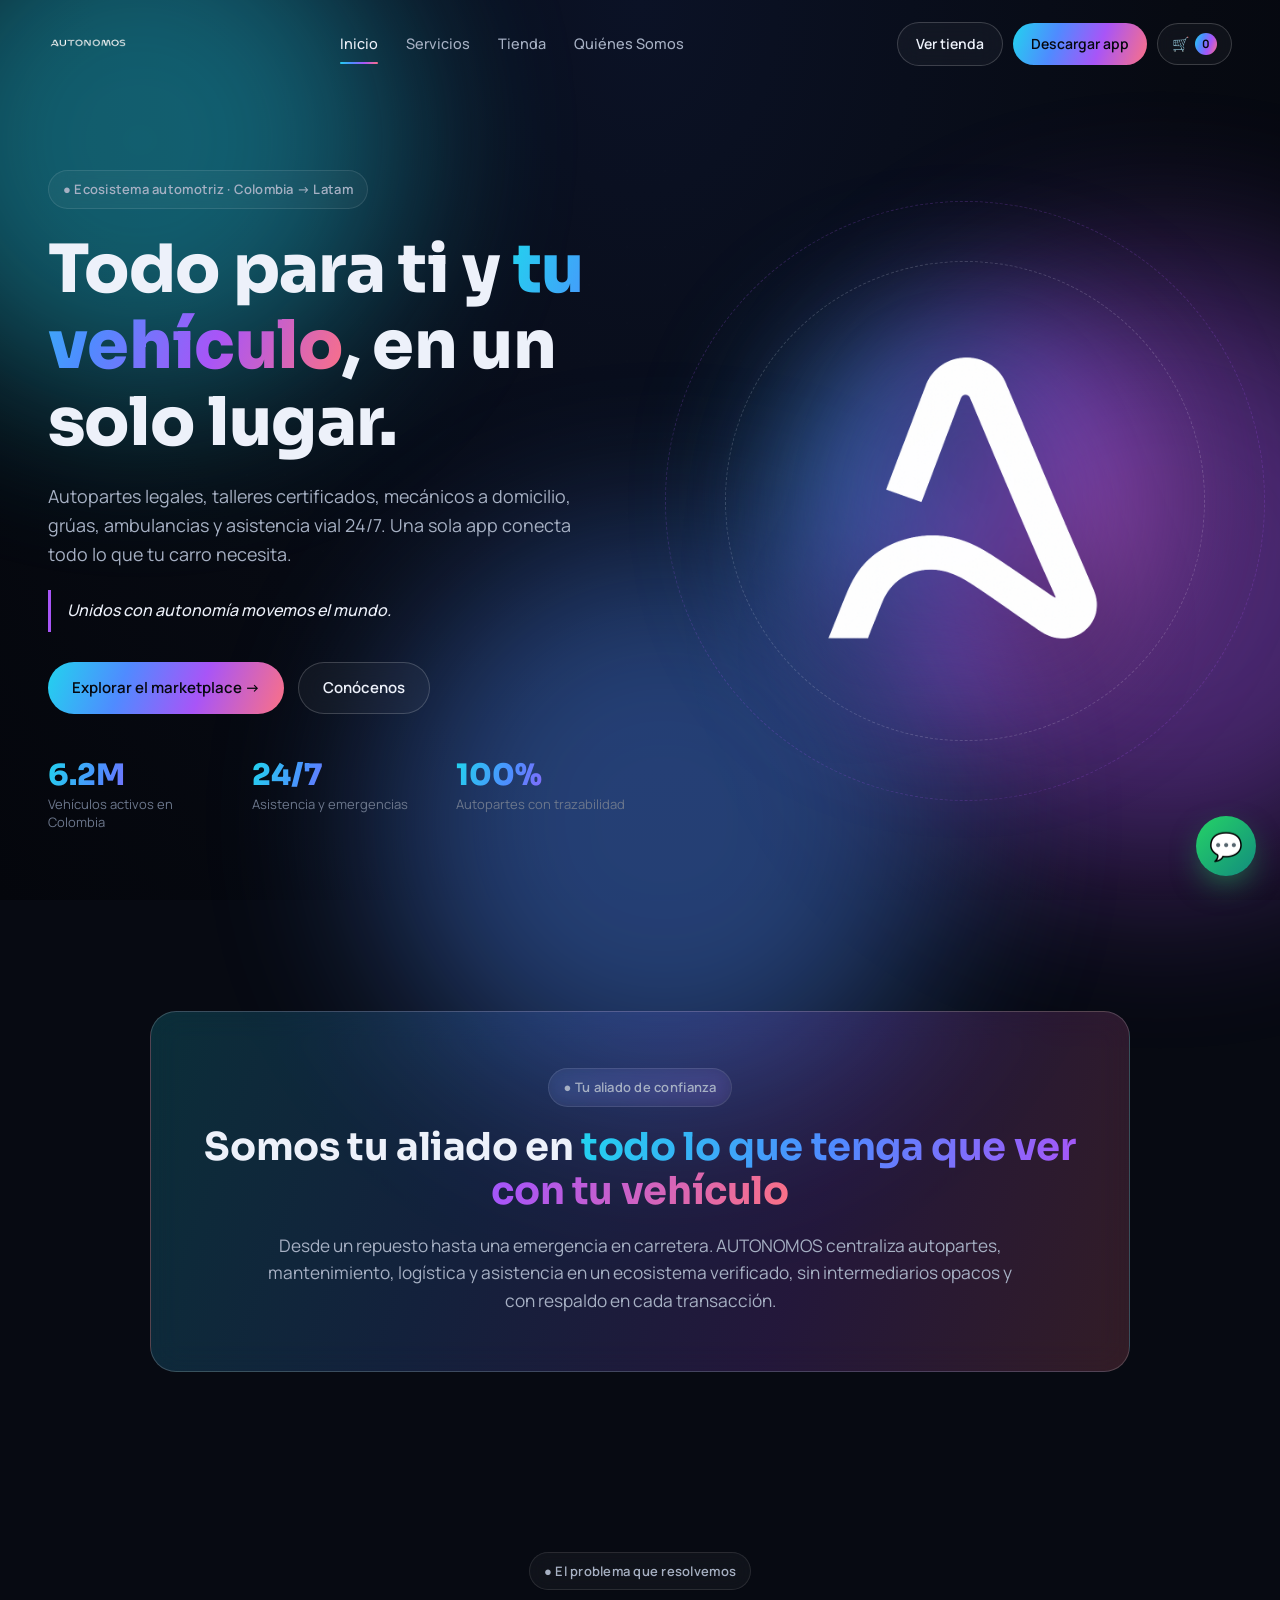
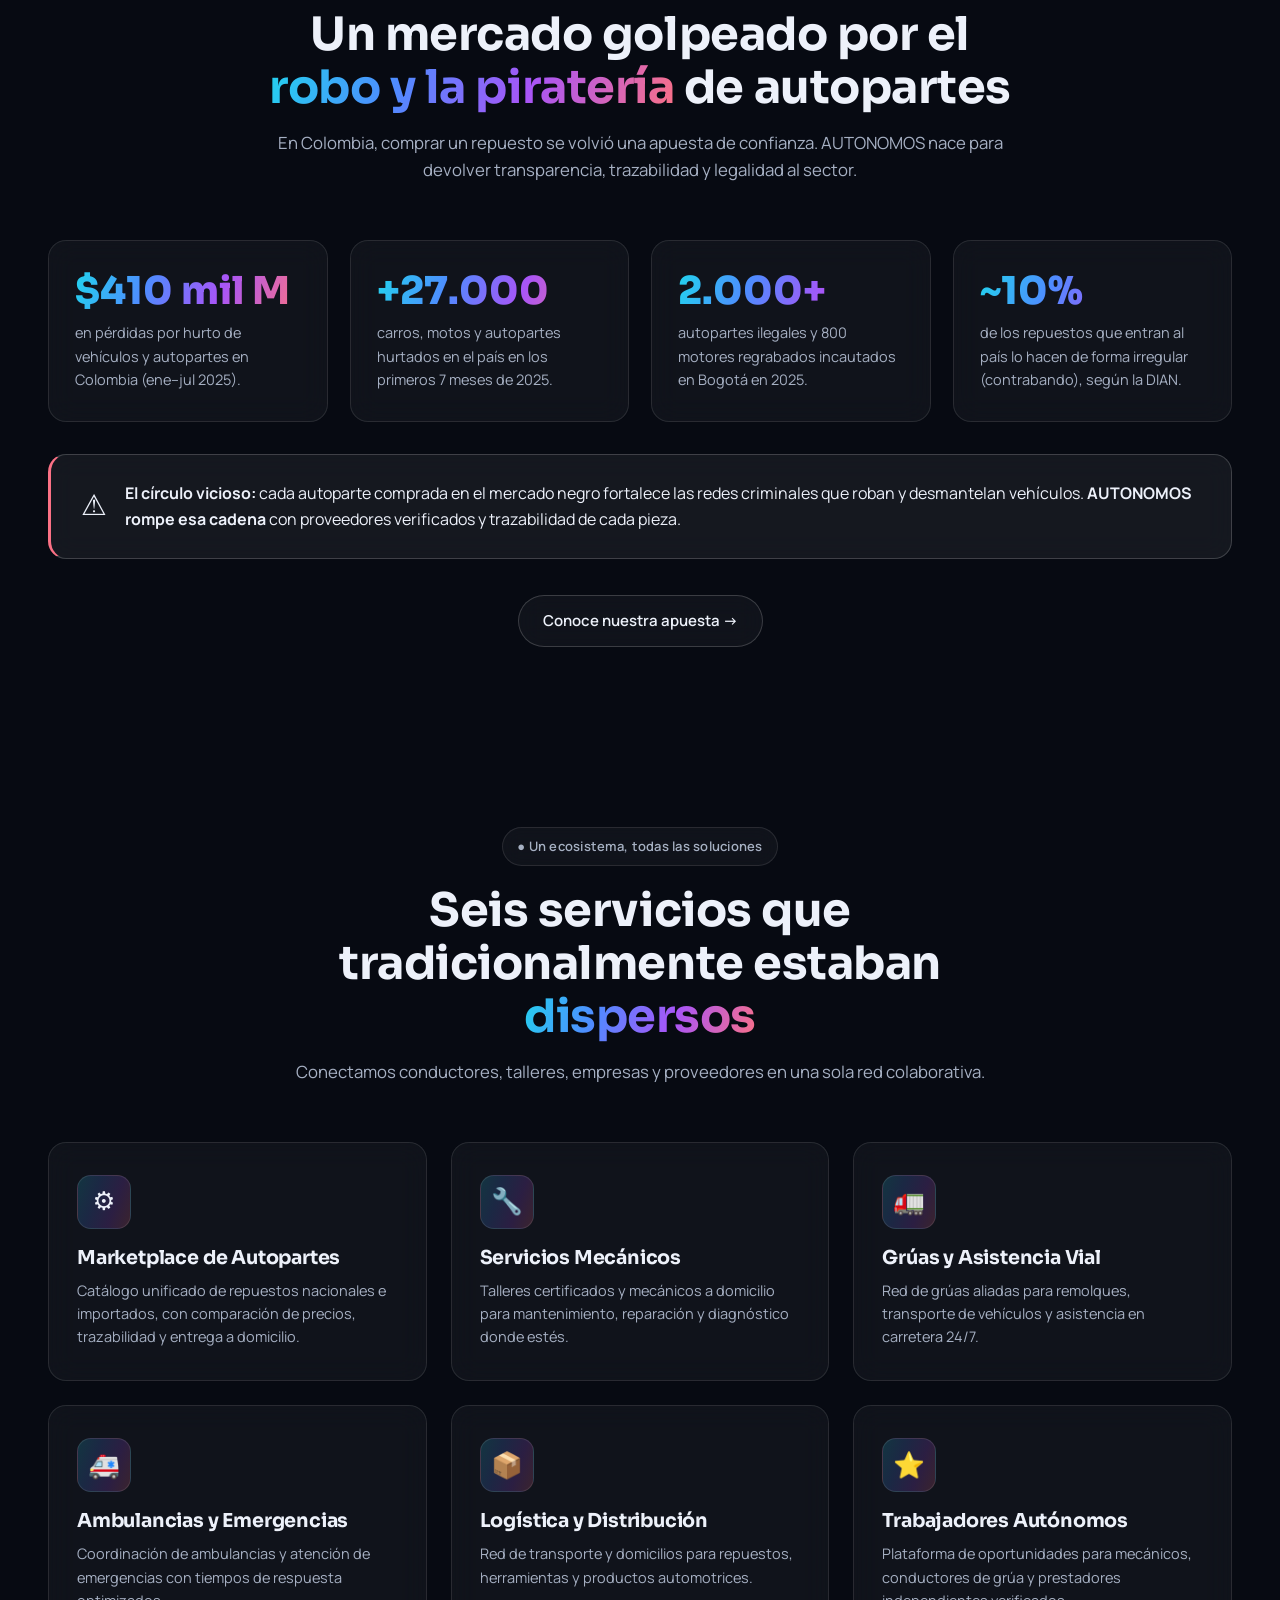
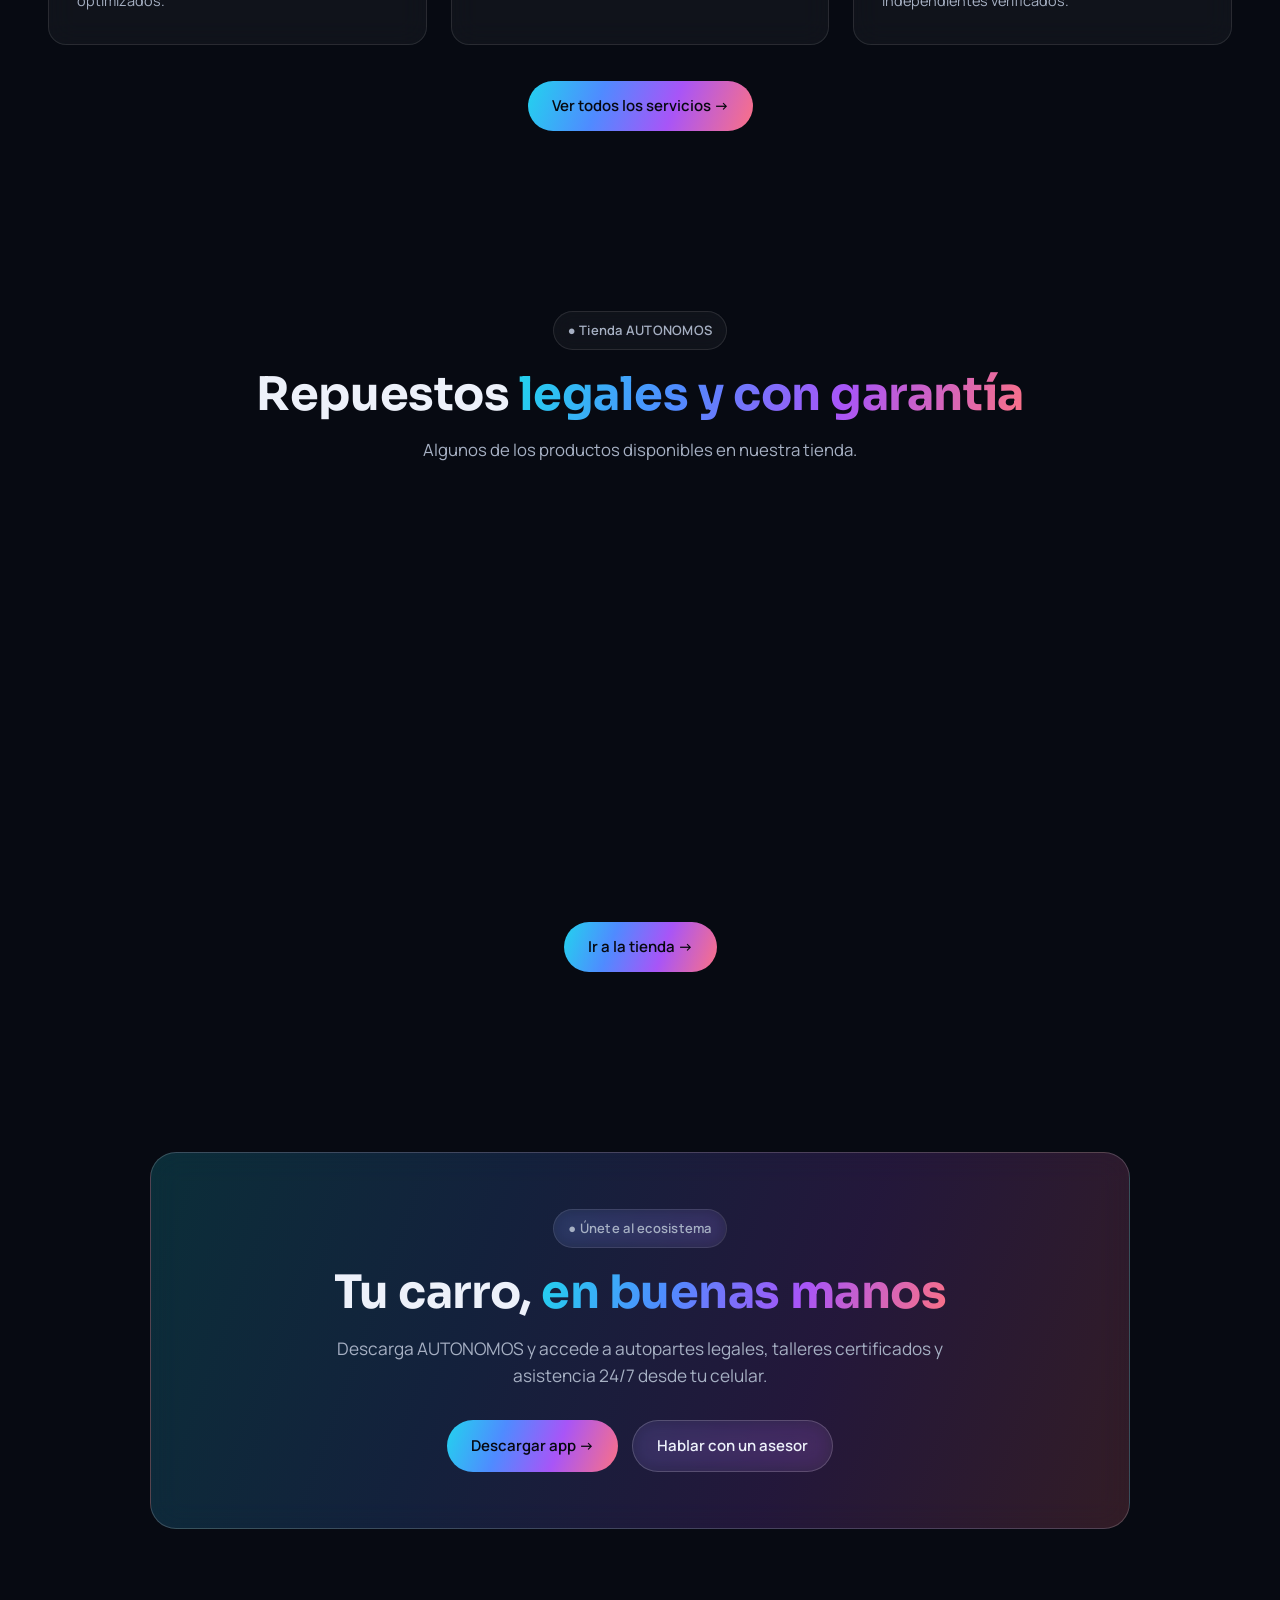
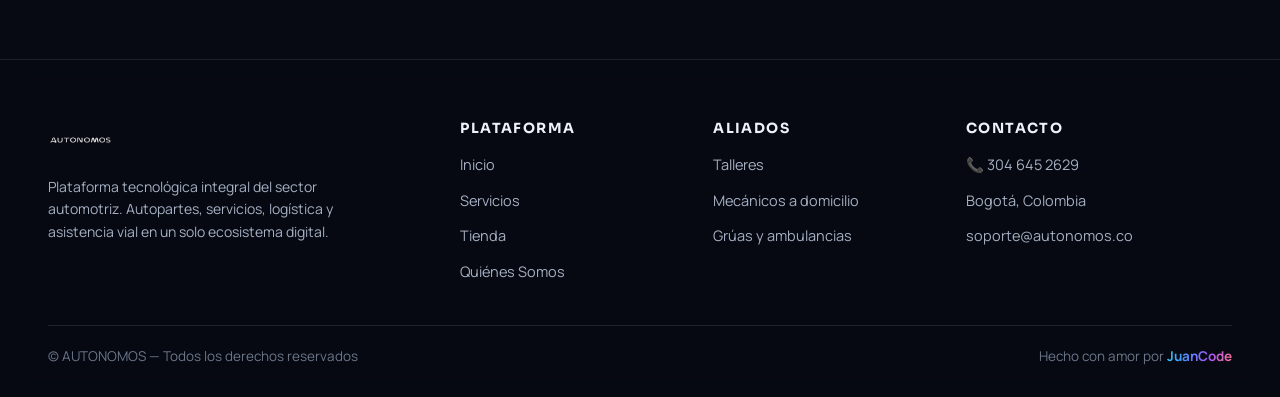
==== commit ecd2403b: "feat: sitio multipágina AUTONOMOS (5 páginas, CSS/JS compartido) - Reestructura a multipágina: index" ====
--- a/index.html
+++ b/index.html
@@ -8,601 +8,46 @@
 <link rel="preconnect" href="https://fonts.googleapis.com">
 <link rel="preconnect" href="https://fonts.gstatic.com" crossorigin>
 <link href="https://fonts.googleapis.com/css2?family=Sora:wght@600;700;800&family=Manrope:wght@400;500;600;700&display=swap" rel="stylesheet">
-<style>
-:root{
-  --bg:#070A12; --bg-2:#0B1020;
-  --surface:rgba(255,255,255,0.04); --surface-2:rgba(255,255,255,0.06);
-  --border:rgba(255,255,255,0.10); --border-strong:rgba(255,255,255,0.18);
-  --text:#EDF1FA; --text-dim:#A6B0C3; --text-faint:#6C778C;
-  --g1:#22D3EE; --g2:#4F8BFF; --g3:#A855F7; --g4:#FB7185;
-  --grad: linear-gradient(110deg, var(--g1) 0%, var(--g2) 32%, var(--g3) 64%, var(--g4) 100%);
-  --grad-soft: linear-gradient(110deg, rgba(34,211,238,.18), rgba(79,139,255,.18), rgba(168,85,247,.18), rgba(251,113,133,.18));
-  --radius:18px; --radius-lg:26px; --maxw:1240px;
-}
-
-*{box-sizing:border-box; margin:0; padding:0;}
-html{scroll-behavior:smooth;}
-body{
-  font-family:'Manrope', system-ui, sans-serif;
-  background:var(--bg); color:var(--text);
-  font-weight:400; line-height:1.6;
-  overflow-x:hidden; min-height:100vh;
-  -webkit-font-smoothing:antialiased;
-}
-
-/* ===== FONDO GLOBAL (orbes + malla) ===== */
-.bg-layer{
-  position:fixed; inset:0; z-index:-2;
-  background:radial-gradient(ellipse at top, #0B1226 0%, var(--bg) 60%, #04060C 100%);
-  pointer-events:none;
-}
-.bg-mesh{
-  position:fixed; inset:0; z-index:-1;
-  background-image: radial-gradient(circle at center, rgba(255,255,255,0.18) 1px, transparent 1.2px);
-  background-size:38px 38px;
-  opacity:0.05;
-  -webkit-mask-image: radial-gradient(ellipse at center, #000 35%, transparent 80%);
-  mask-image: radial-gradient(ellipse at center, #000 35%, transparent 80%);
-  pointer-events:none;
-}
-.orb{
-  position:fixed; border-radius:50%;
-  filter:blur(90px); opacity:0.42; z-index:-1; pointer-events:none;
-}
-.orb-1{ width:520px; height:520px; background:var(--g1); top:-120px; left:-120px;}
-.orb-2{ width:600px; height:600px; background:var(--g3); top:30%; right:-180px;}
-.orb-3{ width:560px; height:560px; background:var(--g2); bottom:-200px; left:30%;}
-
-/* ===== HELPERS ===== */
-.grad-text{
-  background:var(--grad);
-  -webkit-background-clip:text; background-clip:text;
-  -webkit-text-fill-color:transparent; color:transparent;
-}
-.container{ max-width:var(--maxw); margin:0 auto; padding:0 28px;}
-.eyebrow{
-  display:inline-flex; align-items:center; gap:8px;
-  font-family:'Manrope'; font-weight:600; font-size:13px;
-  color:var(--text-dim);
-  padding:8px 14px; border:1px solid var(--border);
-  border-radius:999px; background:var(--surface);
-  backdrop-filter:blur(10px); -webkit-backdrop-filter:blur(10px);
-  letter-spacing:.02em;
-}
-h1,h2,h3,h4{ font-family:'Sora', sans-serif; line-height:1.15; letter-spacing:-0.01em;}
-h1{ font-weight:800; font-size:clamp(2.4rem, 5.2vw, 4.2rem);}
-h2{ font-weight:700; font-size:clamp(1.9rem, 3.6vw, 2.9rem);}
-h3{ font-weight:700; font-size:1.4rem;}
-p{ color:var(--text-dim);}
-
-/* ===== BOTONES ===== */
-.btn{
-  display:inline-flex; align-items:center; gap:8px;
-  font-family:'Manrope'; font-weight:600; font-size:15px;
-  padding:13px 24px; border-radius:999px;
-  border:none; cursor:pointer; text-decoration:none;
-  transition: transform .25s ease, box-shadow .25s ease, background .25s ease;
-  white-space:nowrap;
-}
-.btn-primary{
-  background:var(--grad); color:#06080F;
-}
-.btn-primary:hover{
-  transform:translateY(-3px);
-  box-shadow:0 14px 38px -10px rgba(79,139,255,.55);
-}
-.btn-ghost{
-  background:var(--surface); color:var(--text);
-  border:1px solid var(--border-strong);
-  backdrop-filter:blur(12px); -webkit-backdrop-filter:blur(12px);
-}
-.btn-ghost:hover{
-  transform:translateY(-3px);
-  background:var(--surface-2);
-  box-shadow:0 14px 38px -14px rgba(168,85,247,.5);
-}
-
-/* ===== REVEAL ===== */
-.reveal{ opacity:0; transform:translateY(28px); transition: all .7s cubic-bezier(.2,.7,.2,1);}
-.reveal.in{ opacity:1; transform:none;}
-
-/* ===== NAVBAR ===== */
-#nav{
-  position:fixed; top:0; left:0; right:0; z-index:50;
-  padding:18px 0;
-  transition: background .3s ease, backdrop-filter .3s ease, border-color .3s ease, padding .3s ease;
-  border-bottom:1px solid transparent;
-}
-#nav.scrolled{
-  background:rgba(7,10,18,.72);
-  backdrop-filter:blur(18px); -webkit-backdrop-filter:blur(18px);
-  border-bottom-color:var(--border);
-  padding:12px 0;
-}
-.nav-wrap{
-  max-width:var(--maxw); margin:0 auto; padding:0 28px;
-  display:flex; align-items:center; justify-content:space-between; gap:24px;
-}
-.nav-logo{ display:flex; align-items:center; gap:10px;}
-.nav-logo img{ height:38px; width:auto; display:block;}
-.nav-logo .fallback{ display:none; font-family:'Sora'; font-weight:800; font-size:20px; letter-spacing:.06em;}
-.nav-links{ display:flex; align-items:center; gap:28px;}
-.nav-links a{
-  color:var(--text-dim); text-decoration:none;
-  font-size:14.5px; font-weight:500;
-  transition: color .2s ease;
-}
-.nav-links a:hover{ color:var(--text);}
-.nav-cta{ display:flex; align-items:center; gap:10px;}
-.nav-cta .btn{ padding:10px 18px; font-size:14px;}
-.hamburger{
-  display:none; width:42px; height:42px;
-  background:var(--surface); border:1px solid var(--border);
-  border-radius:12px; cursor:pointer;
-  align-items:center; justify-content:center;
-  flex-direction:column; gap:5px;
-}
-.hamburger span{
-  width:18px; height:2px; background:var(--text); border-radius:2px;
-  transition:transform .3s ease, opacity .3s ease;
-}
-.hamburger.open span:nth-child(1){ transform:translateY(7px) rotate(45deg);}
-.hamburger.open span:nth-child(2){ opacity:0;}
-.hamburger.open span:nth-child(3){ transform:translateY(-7px) rotate(-45deg);}
-
-.mobile-menu{
-  display:none;
-  position:fixed; top:74px; left:16px; right:16px; z-index:49;
-  background:rgba(11,16,32,.92);
-  border:1px solid var(--border-strong); border-radius:var(--radius);
-  backdrop-filter:blur(20px); -webkit-backdrop-filter:blur(20px);
-  padding:18px; flex-direction:column; gap:6px;
-}
-.mobile-menu.open{ display:flex;}
-.mobile-menu a{
-  color:var(--text-dim); text-decoration:none;
-  padding:12px 14px; border-radius:12px;
-  font-weight:500; transition: background .2s ease, color .2s ease;
-}
-.mobile-menu a:hover{ background:var(--surface); color:var(--text);}
-.mobile-menu .btn{ margin-top:8px; justify-content:center;}
-
-/* ===== HERO ===== */
-.hero{
-  padding:170px 0 90px;
-}
-.hero-grid{
-  display:grid; grid-template-columns:1.05fr .95fr;
-  gap:60px; align-items:center;
-}
-.hero-eyebrow{ margin-bottom:22px;}
-.hero h1{ margin-bottom:22px;}
-.hero .lead{
-  font-size:1.12rem; color:var(--text-dim);
-  max-width:560px; margin-bottom:22px;
-}
-.hero .tagline{
-  font-style:italic; color:var(--text);
-  border-left:3px solid var(--g3);
-  padding:8px 0 8px 16px; margin-bottom:30px;
-  font-weight:500;
-}
-.hero-cta{ display:flex; gap:14px; flex-wrap:wrap; margin-bottom:46px;}
-.hero-stats{ display:grid; grid-template-columns:repeat(3, 1fr); gap:22px;}
-.stat{ }
-.stat-num{
-  font-family:'Sora'; font-weight:800; font-size:1.85rem;
-  line-height:1.05; margin-bottom:4px;
-  background:var(--grad);
-  -webkit-background-clip:text; background-clip:text;
-  -webkit-text-fill-color:transparent;
-}
-.stat-label{ font-size:13px; color:var(--text-faint); line-height:1.4;}
-
-/* HERO logo */
-.hero-visual{
-  position:relative;
-  display:flex; align-items:center; justify-content:center;
-  min-height:560px;
-}
-.hero-glow{
-  position:absolute; width:380px; height:380px;
-  background:var(--grad); border-radius:50%;
-  filter:blur(70px); opacity:.55;
-  animation: pulse 5s ease-in-out infinite;
-  z-index:0;
-}
-@keyframes pulse{
-  0%,100%{ opacity:.45; transform:scale(.92);}
-  50%{ opacity:.7; transform:scale(1.05);}
-}
-.orbit{
-  position:absolute; border:1px dashed rgba(255,255,255,.18);
-  border-radius:50%; pointer-events:none;
-}
-.orbit-1{ width:480px; height:480px; animation: spin 40s linear infinite;}
-.orbit-2{ width:600px; height:600px; animation: spin 60s linear infinite reverse;
-  border-color:rgba(168,85,247,.22);}
-@keyframes spin{ to { transform: rotate(360deg);} }
-
-.logo-float{
-  position:relative; z-index:2;
-  width:420px; max-width:80vw;
-  animation: float 6s ease-in-out infinite;
-  filter: drop-shadow(0 30px 50px rgba(0,0,0,.45));
-}
-@keyframes float{
-  0%,100%{ transform:translateY(0);}
-  50%{ transform:translateY(-22px);}
-}
-.logo-fallback{
-  position:relative; z-index:2;
-  display:none;
-  background:var(--surface); border:1px solid var(--border-strong);
-  backdrop-filter:blur(14px); -webkit-backdrop-filter:blur(14px);
-  padding:48px 56px; border-radius:var(--radius-lg);
-  text-align:center;
-}
-.logo-fallback .big{
-  font-family:'Sora'; font-weight:800; font-size:2.6rem;
-  letter-spacing:.08em; margin-bottom:8px;
-}
-.logo-fallback .small{
-  font-size:13px; color:var(--text-faint);
-}
-
-/* ===== SECTION SHARED ===== */
-section{ padding:90px 0;}
-.section-head{ text-align:center; max-width:780px; margin:0 auto 56px;}
-.section-head .eyebrow{ margin-bottom:18px;}
-.section-head h2{ margin-bottom:16px;}
-.section-head p{ font-size:1.05rem;}
-
-/* ===== ALIADO ===== */
-.aliado-card{
-  background:var(--grad-soft);
-  backdrop-filter:blur(16px); -webkit-backdrop-filter:blur(16px);
-  border:1px solid var(--border-strong);
-  border-radius:var(--radius-lg);
-  padding:56px 48px;
-  text-align:center;
-  max-width:980px; margin:0 auto;
-}
-.aliado-card .eyebrow{ margin-bottom:18px;}
-.aliado-card h3{
-  font-size:clamp(1.6rem, 3vw, 2.4rem);
-  font-weight:700; margin-bottom:18px;
-}
-.aliado-card p{ font-size:1.08rem; max-width:760px; margin:0 auto;}
-
-/* ===== MERCADO (stats) ===== */
-.stat-grid{
-  display:grid; grid-template-columns:repeat(4, 1fr); gap:22px;
-}
-.stat-card{
-  background:var(--surface); border:1px solid var(--border);
-  backdrop-filter:blur(14px); -webkit-backdrop-filter:blur(14px);
-  border-radius:var(--radius); padding:30px 26px;
-  transition: transform .3s ease, border-color .3s ease;
-}
-.stat-card:hover{ transform:translateY(-4px); border-color:var(--border-strong);}
-.stat-card .big{
-  font-family:'Sora'; font-weight:800;
-  font-size:clamp(2rem, 3vw, 2.6rem);
-  line-height:1.05; margin-bottom:10px;
-  background:var(--grad);
-  -webkit-background-clip:text; background-clip:text;
-  -webkit-text-fill-color:transparent;
-}
-.stat-card .desc{ font-size:14.5px; color:var(--text-dim);}
-
-.warn-card{
-  margin-top:32px;
-  background:var(--surface-2); border:1px solid var(--border-strong);
-  border-left:3px solid var(--g4);
-  backdrop-filter:blur(14px); -webkit-backdrop-filter:blur(14px);
-  border-radius:var(--radius); padding:26px 30px;
-  display:flex; gap:18px; align-items:flex-start;
-}
-.warn-card .ico{ font-size:1.8rem; flex-shrink:0;}
-.warn-card p{ color:var(--text);}
-.warn-card strong{ color:var(--text);}
-
-/* ===== SERVICIOS ===== */
-.svc-grid{
-  display:grid; grid-template-columns:repeat(3, 1fr); gap:24px;
-}
-.svc-card{
-  position:relative;
-  background:var(--surface); border:1px solid var(--border);
-  backdrop-filter:blur(14px); -webkit-backdrop-filter:blur(14px);
-  border-radius:var(--radius); padding:32px 28px;
-  transition: transform .35s ease;
-  overflow:hidden;
-}
-.svc-card::before{
-  content:""; position:absolute; inset:0;
-  padding:1px; border-radius:var(--radius);
-  background:var(--grad);
-  -webkit-mask: linear-gradient(#000 0 0) content-box, linear-gradient(#000 0 0);
-  -webkit-mask-composite: xor; mask-composite: exclude;
-  opacity:0; transition: opacity .35s ease;
-  pointer-events:none;
-}
-.svc-card:hover{ transform:translateY(-8px);}
-.svc-card:hover::before{ opacity:1;}
-.svc-ico{
-  width:54px; height:54px; border-radius:14px;
-  background:var(--grad-soft); border:1px solid var(--border);
-  display:flex; align-items:center; justify-content:center;
-  font-size:1.6rem; margin-bottom:18px;
-}
-.svc-card h3{ font-size:1.2rem; margin-bottom:10px;}
-.svc-card p{ font-size:14.5px;}
-
-/* ===== TIENDA ===== */
-.tienda-toolbar{
-  display:flex; justify-content:space-between; align-items:center; gap:18px;
-  margin-bottom:32px; flex-wrap:wrap;
-}
-.chips{ display:flex; flex-wrap:wrap; gap:10px;}
-.chip{
-  font-family:'Manrope'; font-weight:600; font-size:13.5px;
-  color:var(--text-dim);
-  padding:9px 18px; border-radius:999px;
-  background:var(--surface); border:1px solid var(--border);
-  cursor:pointer;
-  transition: all .25s ease;
-  backdrop-filter:blur(10px); -webkit-backdrop-filter:blur(10px);
-}
-.chip:hover{ color:var(--text); border-color:var(--border-strong);}
-.chip.active{
-  background:var(--grad); color:#06080F;
-  border-color:transparent;
-}
-.cart-pill{
-  display:inline-flex; align-items:center; gap:8px;
-  padding:10px 18px; border-radius:999px;
-  background:var(--surface); border:1px solid var(--border-strong);
-  backdrop-filter:blur(12px); -webkit-backdrop-filter:blur(12px);
-  font-weight:600; font-size:14px; color:var(--text);
-}
-.cart-pill .count{
-  display:inline-flex; align-items:center; justify-content:center;
-  min-width:24px; height:24px; padding:0 7px;
-  border-radius:999px; font-size:12px; font-weight:700;
-  background:var(--grad); color:#06080F;
-}
-
-.prod-grid{
-  display:grid; grid-template-columns:repeat(4, 1fr); gap:22px;
-}
-.prod-card{
-  background:var(--surface); border:1px solid var(--border);
-  backdrop-filter:blur(14px); -webkit-backdrop-filter:blur(14px);
-  border-radius:var(--radius); overflow:hidden;
-  display:flex; flex-direction:column;
-  transition: transform .3s ease, border-color .3s ease;
-}
-.prod-card:hover{ transform:translateY(-6px); border-color:var(--border-strong);}
-.prod-media{
-  position:relative; height:170px;
-  background:#0E1424;
-  display:flex; align-items:center; justify-content:center;
-  overflow:hidden;
-}
-.prod-media .emoji{ font-size:3.4rem;}
-.prod-badge{
-  position:absolute; top:12px; left:12px;
-  background:rgba(34,211,238,.18); color:var(--g1);
-  border:1px solid rgba(34,211,238,.35);
-  font-size:11.5px; font-weight:700;
-  padding:5px 10px; border-radius:999px;
-  letter-spacing:.02em;
-  backdrop-filter:blur(8px); -webkit-backdrop-filter:blur(8px);
-}
-.prod-body{ padding:18px 18px 20px; display:flex; flex-direction:column; gap:8px; flex:1;}
-.prod-cat{
-  font-size:11px; font-weight:700; letter-spacing:.1em;
-  text-transform:uppercase; color:var(--text-faint);
-}
-.prod-name{ font-family:'Sora'; font-weight:700; font-size:1rem; color:var(--text);}
-.prod-desc{ font-size:13.5px; color:var(--text-dim); flex:1;}
-.prod-foot{
-  display:flex; justify-content:space-between; align-items:center;
-  margin-top:10px; gap:10px;
-}
-.prod-price{
-  font-family:'Sora'; font-weight:700; font-size:1.15rem;
-  background:var(--grad);
-  -webkit-background-clip:text; background-clip:text;
-  -webkit-text-fill-color:transparent;
-}
-.btn-add{
-  font-family:'Manrope'; font-weight:600; font-size:13px;
-  padding:8px 14px; border-radius:999px;
-  background:var(--surface-2); color:var(--text);
-  border:1px solid var(--border-strong); cursor:pointer;
-  transition: all .25s ease;
-}
-.btn-add:hover{ background:var(--grad); color:#06080F; border-color:transparent;}
-.btn-add.added{ background:var(--g1); color:#06080F; border-color:transparent;}
-
-/* ===== DIFERENCIADORES ===== */
-.diff-grid{
-  display:grid; grid-template-columns:repeat(2, 1fr); gap:24px;
-}
-.diff-card{
-  display:flex; gap:20px; align-items:flex-start;
-  background:var(--surface); border:1px solid var(--border);
-  backdrop-filter:blur(14px); -webkit-backdrop-filter:blur(14px);
-  border-radius:var(--radius); padding:28px 26px;
-  transition: transform .3s ease, border-color .3s ease;
-}
-.diff-card:hover{ transform:translateY(-4px); border-color:var(--border-strong);}
-.diff-ico{
-  flex-shrink:0;
-  width:50px; height:50px; border-radius:14px;
-  background:var(--grad-soft); border:1px solid var(--border);
-  display:flex; align-items:center; justify-content:center; font-size:1.5rem;
-}
-.diff-card h3{ font-size:1.15rem; margin-bottom:6px;}
-.diff-card p{ font-size:14.5px;}
-
-/* ===== CTA FINAL ===== */
-.cta-card{
-  background:var(--grad-soft);
-  backdrop-filter:blur(16px); -webkit-backdrop-filter:blur(16px);
-  border:1px solid var(--border-strong);
-  border-radius:var(--radius-lg);
-  padding:64px 48px; text-align:center;
-  max-width:980px; margin:0 auto;
-}
-.cta-card .eyebrow{ margin-bottom:18px;}
-.cta-card h2{ margin-bottom:16px;}
-.cta-card p{ font-size:1.08rem; max-width:620px; margin:0 auto 30px;}
-.cta-card .row{ display:flex; gap:14px; justify-content:center; flex-wrap:wrap;}
-
-/* ===== FOOTER ===== */
-footer{
-  border-top:1px solid var(--border);
-  padding:60px 0 30px; margin-top:40px;
-  background:rgba(7,10,18,.55);
-  backdrop-filter:blur(12px); -webkit-backdrop-filter:blur(12px);
-}
-.foot-grid{
-  display:grid; grid-template-columns:1.4fr .8fr .8fr 1fr; gap:40px;
-  margin-bottom:40px;
-}
-.foot-col h4{
-  font-family:'Sora'; font-weight:700; font-size:14px;
-  text-transform:uppercase; letter-spacing:.1em;
-  color:var(--text); margin-bottom:16px;
-}
-.foot-col ul{ list-style:none; display:flex; flex-direction:column; gap:10px;}
-.foot-col a{
-  color:var(--text-dim); text-decoration:none; font-size:14.5px;
-  transition: color .2s ease;
-}
-.foot-col a:hover{ color:var(--text);}
-.foot-brand img{ height:34px; width:auto; margin-bottom:14px; display:block;}
-.foot-brand .fallback{ display:none; font-family:'Sora'; font-weight:800; font-size:18px; letter-spacing:.06em; margin-bottom:14px;}
-.foot-brand p{ font-size:14px; color:var(--text-dim); max-width:320px;}
-.foot-bar{
-  border-top:1px solid var(--border);
-  padding-top:20px;
-  display:flex; justify-content:space-between; align-items:center;
-  gap:14px; flex-wrap:wrap;
-  font-size:13.5px; color:var(--text-faint);
-}
-
-/* ===== WHATSAPP FLOTANTE ===== */
-.wa-float{
-  position:fixed; bottom:24px; right:24px;
-  width:60px; height:60px; border-radius:50%;
-  background:linear-gradient(135deg, #25D366 0%, #128C7E 100%);
-  display:flex; align-items:center; justify-content:center;
-  font-size:1.7rem; text-decoration:none;
-  z-index:40; color:#fff;
-  box-shadow:0 12px 32px -8px rgba(37,211,102,.6);
-  animation: wa-pulse 2.2s ease-out infinite;
-}
-@keyframes wa-pulse{
-  0%{ box-shadow:0 0 0 0 rgba(37,211,102,.6);}
-  70%{ box-shadow:0 0 0 22px rgba(37,211,102,0);}
-  100%{ box-shadow:0 0 0 0 rgba(37,211,102,0);}
-}
-
-/* ===== RESPONSIVE ===== */
-@media (max-width: 1024px){
-  .hero{ padding:140px 0 70px;}
-  .hero-grid{ grid-template-columns:1fr; gap:40px; text-align:center;}
-  .hero .lead{ margin-left:auto; margin-right:auto;}
-  .hero .tagline{
-    border-left:none; border-top:3px solid var(--g3);
-    padding:14px 0 0; max-width:560px; margin-left:auto; margin-right:auto;
-  }
-  .hero-cta{ justify-content:center;}
-  .hero-stats{ max-width:560px; margin:0 auto;}
-  .hero-visual{ min-height:480px;}
-  .logo-float{ width:340px;}
-  .orbit-1{ width:400px; height:400px;}
-  .orbit-2{ width:520px; height:520px;}
-
-  .stat-grid, .svc-grid, .prod-grid, .diff-grid{
-    grid-template-columns:repeat(2, 1fr);
-  }
-  .foot-grid{ grid-template-columns:1fr 1fr; gap:30px;}
-}
-@media (max-width: 640px){
-  section{ padding:76px 0;}
-  .container{ padding:0 20px;}
-  .nav-links, .nav-cta .btn-ghost{ display:none;}
-  .hamburger{ display:flex;}
-  .hero{ padding:120px 0 60px;}
-  .hero h1{ font-size:2.2rem;}
-  .hero-stats{ grid-template-columns:1fr; gap:18px;}
-  .logo-float{ width:280px;}
-  .orbit-1{ width:320px; height:320px;}
-  .orbit-2{ width:420px; height:420px;}
-  .hero-visual{ min-height:380px;}
-  .hero-glow{ width:280px; height:280px;}
-
-  .stat-grid, .svc-grid, .prod-grid, .diff-grid{
-    grid-template-columns:1fr;
-  }
-  .aliado-card, .cta-card{ padding:42px 26px;}
-  .tienda-toolbar{ justify-content:center; flex-direction:column;}
-  .chips{ justify-content:center;}
-  .cart-pill{ align-self:center;}
-  .foot-grid{ grid-template-columns:1fr; gap:24px;}
-  .foot-bar{ justify-content:center; text-align:center;}
-}
-</style>
+<link rel="stylesheet" href="css/styles.css">
 </head>
-<body>
-
-<!-- ===== FONDOS ===== -->
+<body data-page="inicio">
+
 <div class="bg-layer"></div>
 <div class="bg-mesh"></div>
 <div class="orb orb-1"></div>
 <div class="orb orb-2"></div>
 <div class="orb orb-3"></div>
 
-<!-- ===== NAVBAR ===== -->
 <nav id="nav">
   <div class="nav-wrap">
-    <a href="#inicio" class="nav-logo">
+    <a href="index.html" class="nav-logo">
       <img src="image/logo_largo.png" alt="AUTONOMOS" onerror="this.style.display='none'; this.nextElementSibling.style.display='inline-block';">
       <span class="fallback grad-text">AUTONOMOS</span>
     </a>
     <div class="nav-links">
-      <a href="#servicios">Servicios</a>
-      <a href="#tienda">Tienda</a>
-      <a href="#mercado">El Problema</a>
-      <a href="#aliado">Tu Aliado</a>
-      <a href="#diferenciadores">Por qué AUTONOMOS</a>
+      <a href="index.html" data-nav="inicio">Inicio</a>
+      <a href="servicios.html" data-nav="servicios">Servicios</a>
+      <a href="tienda.html" data-nav="tienda">Tienda</a>
+      <a href="nosotros.html" data-nav="nosotros">Quiénes Somos</a>
     </div>
     <div class="nav-cta">
-      <a href="#tienda" class="btn btn-ghost">Ver tienda</a>
+      <a href="tienda.html" class="btn btn-ghost">Ver tienda</a>
       <a href="#cta" class="btn btn-primary">Descargar app</a>
-      <button class="hamburger" id="hamburger" aria-label="Menú">
-        <span></span><span></span><span></span>
-      </button>
+      <a href="tienda.html" class="cart-icon" aria-label="Carrito">🛒 <span class="cart-count" data-cart-count>0</span></a>
+      <button class="hamburger" id="hamburger" aria-label="Menú"><span></span><span></span><span></span></button>
     </div>
   </div>
 </nav>
 
 <div class="mobile-menu" id="mobileMenu">
-  <a href="#servicios">Servicios</a>
-  <a href="#tienda">Tienda</a>
-  <a href="#mercado">El Problema</a>
-  <a href="#aliado">Tu Aliado</a>
-  <a href="#diferenciadores">Por qué AUTONOMOS</a>
+  <a href="index.html" data-nav="inicio">Inicio</a>
+  <a href="servicios.html" data-nav="servicios">Servicios</a>
+  <a href="tienda.html" data-nav="tienda">Tienda</a>
+  <a href="nosotros.html" data-nav="nosotros">Quiénes Somos</a>
   <a href="#cta" class="btn btn-primary">Descargar app</a>
 </div>
 
-<!-- ===== HERO ===== -->
+<!-- HERO -->
 <section class="hero" id="inicio">
   <div class="container">
     <div class="hero-grid">
@@ -612,8 +57,8 @@
         <p class="lead">Autopartes legales, talleres certificados, mecánicos a domicilio, grúas, ambulancias y asistencia vial 24/7. Una sola app conecta todo lo que tu carro necesita.</p>
         <p class="tagline">Unidos con autonomía movemos el mundo.</p>
         <div class="hero-cta">
-          <a href="#tienda" class="btn btn-primary">Explorar el marketplace →</a>
-          <a href="#servicios" class="btn btn-ghost">Ver servicios</a>
+          <a href="tienda.html" class="btn btn-primary">Explorar el marketplace →</a>
+          <a href="nosotros.html" class="btn btn-ghost">Conócenos</a>
         </div>
         <div class="hero-stats">
           <div class="stat"><div class="stat-num">6.2M</div><div class="stat-label">Vehículos activos en Colombia</div></div>
@@ -625,7 +70,7 @@
         <div class="orbit orbit-1"></div>
         <div class="orbit orbit-2"></div>
         <div class="hero-glow"></div>
-        <img src="image/logo.png" alt="AUTONOMOS" class="logo-float" id="heroLogo"
+        <img src="image/logo.png" alt="AUTONOMOS" class="logo-float"
              onerror="this.style.display='none'; document.getElementById('heroFallback').style.display='block';">
         <div class="logo-fallback" id="heroFallback">
           <div class="big grad-text">AUTONOMOS</div>
@@ -636,7 +81,7 @@
   </div>
 </section>
 
-<!-- ===== TU ALIADO ===== -->
+<!-- ALIADO -->
 <section id="aliado">
   <div class="container">
     <div class="aliado-card reveal">
@@ -647,7 +92,7 @@
   </div>
 </section>
 
-<!-- ===== MERCADO ===== -->
+<!-- EL PROBLEMA -->
 <section id="mercado">
   <div class="container">
     <div class="section-head reveal">
@@ -656,31 +101,22 @@
       <p>En Colombia, comprar un repuesto se volvió una apuesta de confianza. AUTONOMOS nace para devolver transparencia, trazabilidad y legalidad al sector.</p>
     </div>
     <div class="stat-grid">
-      <div class="stat-card reveal">
-        <div class="big">$410 mil M</div>
-        <div class="desc">en pérdidas por hurto de vehículos y autopartes en Colombia (ene–jul 2025).</div>
-      </div>
-      <div class="stat-card reveal">
-        <div class="big">+27.000</div>
-        <div class="desc">carros, motos y autopartes hurtados en el país en solo los primeros 7 meses de 2025.</div>
-      </div>
-      <div class="stat-card reveal">
-        <div class="big">2.000+</div>
-        <div class="desc">autopartes ilegales y 800 motores regrabados incautados en Bogotá en 2025.</div>
-      </div>
-      <div class="stat-card reveal">
-        <div class="big">~10%</div>
-        <div class="desc">de los repuestos que entran al país lo hacen de forma irregular (contrabando), según la DIAN.</div>
-      </div>
+      <div class="stat-card reveal"><div class="big">$410 mil M</div><div class="desc">en pérdidas por hurto de vehículos y autopartes en Colombia (ene–jul 2025).</div></div>
+      <div class="stat-card reveal"><div class="big">+27.000</div><div class="desc">carros, motos y autopartes hurtados en el país en los primeros 7 meses de 2025.</div></div>
+      <div class="stat-card reveal"><div class="big">2.000+</div><div class="desc">autopartes ilegales y 800 motores regrabados incautados en Bogotá en 2025.</div></div>
+      <div class="stat-card reveal"><div class="big">~10%</div><div class="desc">de los repuestos que entran al país lo hacen de forma irregular (contrabando), según la DIAN.</div></div>
     </div>
     <div class="warn-card reveal">
       <div class="ico">⚠️</div>
-      <p><strong>El círculo vicioso:</strong> cada autoparte comprada en el mercado negro fortalece las redes criminales que roban y desmantelan vehículos. Piezas como espejos, ECU, llantas y baterías se revenden sin procedencia, debilitando al comercio formal, los talleres legales y la seguridad vial. <strong>AUTONOMOS rompe esa cadena</strong> con proveedores verificados y trazabilidad de cada pieza.</p>
-    </div>
-  </div>
-</section>
-
-<!-- ===== SERVICIOS ===== -->
+      <p><strong>El círculo vicioso:</strong> cada autoparte comprada en el mercado negro fortalece las redes criminales que roban y desmantelan vehículos. <strong>AUTONOMOS rompe esa cadena</strong> con proveedores verificados y trazabilidad de cada pieza.</p>
+    </div>
+    <div class="center-cta reveal">
+      <a href="nosotros.html" class="btn btn-ghost">Conoce nuestra apuesta →</a>
+    </div>
+  </div>
+</section>
+
+<!-- SERVICIOS resumen -->
 <section id="servicios">
   <div class="container">
     <div class="section-head reveal">
@@ -689,104 +125,35 @@
       <p>Conectamos conductores, talleres, empresas y proveedores en una sola red colaborativa.</p>
     </div>
     <div class="svc-grid">
-      <div class="svc-card reveal">
-        <div class="svc-ico">⚙️</div>
-        <h3>Marketplace de Autopartes</h3>
-        <p>Catálogo unificado de repuestos nacionales e importados, con comparación de precios, trazabilidad y entrega a domicilio.</p>
-      </div>
-      <div class="svc-card reveal">
-        <div class="svc-ico">🔧</div>
-        <h3>Servicios Mecánicos</h3>
-        <p>Talleres certificados y mecánicos a domicilio para mantenimiento, reparación y diagnóstico donde estés.</p>
-      </div>
-      <div class="svc-card reveal">
-        <div class="svc-ico">🚛</div>
-        <h3>Grúas y Asistencia Vial</h3>
-        <p>Red de grúas aliadas para remolques, transporte de vehículos y asistencia en carretera 24/7.</p>
-      </div>
-      <div class="svc-card reveal">
-        <div class="svc-ico">🚑</div>
-        <h3>Ambulancias y Emergencias</h3>
-        <p>Coordinación de ambulancias y atención de emergencias con tiempos de respuesta optimizados.</p>
-      </div>
-      <div class="svc-card reveal">
-        <div class="svc-ico">📦</div>
-        <h3>Logística y Distribución</h3>
-        <p>Red de transporte y domicilios para repuestos, herramientas y productos automotrices.</p>
-      </div>
-      <div class="svc-card reveal">
-        <div class="svc-ico">⭐</div>
-        <h3>Trabajadores Autónomos</h3>
-        <p>Plataforma de oportunidades para mecánicos, conductores de grúa y prestadores independientes verificados.</p>
-      </div>
-    </div>
-  </div>
-</section>
-
-<!-- ===== TIENDA ===== -->
-<section id="tienda">
+      <div class="svc-card reveal"><div class="svc-ico">⚙️</div><h3>Marketplace de Autopartes</h3><p>Catálogo unificado de repuestos nacionales e importados, con comparación de precios, trazabilidad y entrega a domicilio.</p></div>
+      <div class="svc-card reveal"><div class="svc-ico">🔧</div><h3>Servicios Mecánicos</h3><p>Talleres certificados y mecánicos a domicilio para mantenimiento, reparación y diagnóstico donde estés.</p></div>
+      <div class="svc-card reveal"><div class="svc-ico">🚛</div><h3>Grúas y Asistencia Vial</h3><p>Red de grúas aliadas para remolques, transporte de vehículos y asistencia en carretera 24/7.</p></div>
+      <div class="svc-card reveal"><div class="svc-ico">🚑</div><h3>Ambulancias y Emergencias</h3><p>Coordinación de ambulancias y atención de emergencias con tiempos de respuesta optimizados.</p></div>
+      <div class="svc-card reveal"><div class="svc-ico">📦</div><h3>Logística y Distribución</h3><p>Red de transporte y domicilios para repuestos, herramientas y productos automotrices.</p></div>
+      <div class="svc-card reveal"><div class="svc-ico">⭐</div><h3>Trabajadores Autónomos</h3><p>Plataforma de oportunidades para mecánicos, conductores de grúa y prestadores independientes verificados.</p></div>
+    </div>
+    <div class="center-cta reveal">
+      <a href="servicios.html" class="btn btn-primary">Ver todos los servicios →</a>
+    </div>
+  </div>
+</section>
+
+<!-- PRODUCTOS DESTACADOS -->
+<section id="destacados">
   <div class="container">
     <div class="section-head reveal">
       <span class="eyebrow">● Tienda AUTONOMOS</span>
       <h2>Repuestos <span class="grad-text">legales y con garantía</span></h2>
-      <p>Cada pieza con procedencia verificada. Compara, agrega al carrito y recíbelo en casa o en tu taller.</p>
-    </div>
-    <div class="tienda-toolbar reveal">
-      <div class="chips" id="chips">
-        <button class="chip active" data-cat="todos">Todos</button>
-        <button class="chip" data-cat="frenos">Frenos</button>
-        <button class="chip" data-cat="motor">Motor</button>
-        <button class="chip" data-cat="electrico">Eléctrico</button>
-        <button class="chip" data-cat="llantas">Llantas</button>
-        <button class="chip" data-cat="accesorios">Accesorios</button>
-      </div>
-      <div class="cart-pill">🛒 Carrito <span class="count" id="cartCount">0</span></div>
-    </div>
-    <div class="prod-grid reveal" id="prodGrid"></div>
-  </div>
-</section>
-
-<!-- ===== DIFERENCIADORES ===== -->
-<section id="diferenciadores">
-  <div class="container">
-    <div class="section-head reveal">
-      <span class="eyebrow">● Por qué AUTONOMOS</span>
-      <h2>Diferencia que <span class="grad-text">se nota y se confía</span></h2>
-    </div>
-    <div class="diff-grid">
-      <div class="diff-card reveal">
-        <div class="diff-ico">📍</div>
-        <div>
-          <h3>Geolocalización en tiempo real</h3>
-          <p>Solicitudes dirigidas al proveedor disponible más cercano, reduciendo drásticamente los tiempos de respuesta.</p>
-        </div>
-      </div>
-      <div class="diff-card reveal">
-        <div class="diff-ico">🛡️</div>
-        <div>
-          <h3>Proveedores verificados</h3>
-          <p>Validación documental y de antecedentes para talleres, conductores de grúa, ambulancias y autónomos.</p>
-        </div>
-      </div>
-      <div class="diff-card reveal">
-        <div class="diff-ico">💲</div>
-        <div>
-          <h3>Precios transparentes</h3>
-          <p>Cotizaciones en tiempo real lado a lado, eliminando intermediarios innecesarios y la opacidad histórica del sector.</p>
-        </div>
-      </div>
-      <div class="diff-card reveal">
-        <div class="diff-ico">⚡</div>
-        <div>
-          <h3>Disponibilidad 24/7</h3>
-          <p>Cobertura permanente para emergencias, asistencia vial y solicitudes urgentes de repuestos o servicios.</p>
-        </div>
-      </div>
-    </div>
-  </div>
-</section>
-
-<!-- ===== CTA FINAL ===== -->
+      <p>Algunos de los productos disponibles en nuestra tienda.</p>
+    </div>
+    <div class="prod-grid" id="featuredGrid"></div>
+    <div class="center-cta reveal">
+      <a href="tienda.html" class="btn btn-primary">Ir a la tienda →</a>
+    </div>
+  </div>
+</section>
+
+<!-- CTA FINAL -->
 <section id="cta">
   <div class="container">
     <div class="cta-card reveal">
@@ -801,7 +168,6 @@
   </div>
 </section>
 
-<!-- ===== FOOTER ===== -->
 <footer>
   <div class="container">
     <div class="foot-grid">
@@ -810,30 +176,22 @@
         <span class="fallback grad-text">AUTONOMOS</span>
         <p>Plataforma tecnológica integral del sector automotriz. Autopartes, servicios, logística y asistencia vial en un solo ecosistema digital.</p>
       </div>
-      <div class="foot-col">
-        <h4>Plataforma</h4>
-        <ul>
-          <li><a href="#servicios">Servicios</a></li>
-          <li><a href="#tienda">Tienda</a></li>
-          <li><a href="#diferenciadores">Por qué AUTONOMOS</a></li>
-        </ul>
-      </div>
-      <div class="foot-col">
-        <h4>Aliados</h4>
-        <ul>
-          <li><a href="#servicios">Talleres</a></li>
-          <li><a href="#servicios">Mecánicos a domicilio</a></li>
-          <li><a href="#servicios">Grúas y ambulancias</a></li>
-        </ul>
-      </div>
-      <div class="foot-col">
-        <h4>Contacto</h4>
-        <ul>
-          <li><a href="https://wa.me/573046452629" target="_blank" rel="noopener">📞 304 645 2629</a></li>
-          <li><a href="#">Bogotá, Colombia</a></li>
-          <li><a href="mailto:soporte@autonomos.co">soporte@autonomos.co</a></li>
-        </ul>
-      </div>
+      <div class="foot-col"><h4>Plataforma</h4><ul>
+        <li><a href="index.html">Inicio</a></li>
+        <li><a href="servicios.html">Servicios</a></li>
+        <li><a href="tienda.html">Tienda</a></li>
+        <li><a href="nosotros.html">Quiénes Somos</a></li>
+      </ul></div>
+      <div class="foot-col"><h4>Aliados</h4><ul>
+        <li><a href="servicios.html">Talleres</a></li>
+        <li><a href="servicios.html">Mecánicos a domicilio</a></li>
+        <li><a href="servicios.html">Grúas y ambulancias</a></li>
+      </ul></div>
+      <div class="foot-col"><h4>Contacto</h4><ul>
+        <li><a href="https://wa.me/573046452629" target="_blank" rel="noopener">📞 304 645 2629</a></li>
+        <li><a href="#">Bogotá, Colombia</a></li>
+        <li><a href="mailto:soporte@autonomos.co">soporte@autonomos.co</a></li>
+      </ul></div>
     </div>
     <div class="foot-bar">
       <div>© AUTONOMOS — Todos los derechos reservados</div>
@@ -842,71 +200,19 @@
   </div>
 </footer>
 
-<!-- ===== WHATSAPP FLOTANTE ===== -->
 <a href="https://wa.me/573046452629" target="_blank" rel="noopener" class="wa-float" aria-label="WhatsApp">💬</a>
 
+<script src="js/data.js"></script>
+<script src="js/cart.js"></script>
+<script src="js/main.js"></script>
 <script>
-// ===== NAVBAR scroll =====
-const nav = document.getElementById('nav');
-window.addEventListener('scroll', () => {
-  nav.classList.toggle('scrolled', window.scrollY > 30);
-});
-
-// ===== HAMBURGER =====
-const hamb = document.getElementById('hamburger');
-const mobileMenu = document.getElementById('mobileMenu');
-hamb.addEventListener('click', () => {
-  hamb.classList.toggle('open');
-  mobileMenu.classList.toggle('open');
-});
-mobileMenu.querySelectorAll('a').forEach(a => {
-  a.addEventListener('click', () => {
-    hamb.classList.remove('open');
-    mobileMenu.classList.remove('open');
-  });
-});
-
-// ===== REVEAL on scroll =====
-const io = new IntersectionObserver((entries) => {
-  entries.forEach(e => {
-    if (e.isIntersecting) {
-      e.target.classList.add('in');
-      io.unobserve(e.target);
-    }
-  });
-}, { threshold: 0.12 });
-document.querySelectorAll('.reveal').forEach(el => io.observe(el));
-
-// ===== TIENDA =====
-const products = [
-  { n:'Pastillas de freno cerámicas',  c:'frenos',     cat:'Frenos',     d:'Juego delantero, baja generación de polvo.',                p:128000, e:'🛑' },
-  { n:'Discos de freno ventilados',    c:'frenos',     cat:'Frenos',     d:'Par delantero, alta disipación de calor.',                  p:245000, e:'⭕' },
-  { n:'Filtro de aceite premium',      c:'motor',      cat:'Motor',      d:'Compatible con la mayoría de motores 1.6L.',                p:32000,  e:'🛢️' },
-  { n:'Kit de correa de distribución', c:'motor',      cat:'Motor',      d:'Incluye tensor y rodillos. Marca certificada.',             p:389000, e:'⚙️' },
-  { n:'Bujías de iridio (x4)',         c:'motor',      cat:'Motor',      d:'Mayor durabilidad y mejor encendido.',                      p:96000,  e:'✨' },
-  { n:'Batería 12V 60Ah',              c:'electrico',  cat:'Eléctrico',  d:'Libre de mantenimiento, 18 meses de garantía.',             p:330000, e:'🔋' },
-  { n:'Alternador remanufacturado',    c:'electrico',  cat:'Eléctrico',  d:'Probado y con trazabilidad de serie.',                      p:520000, e:'⚡' },
-  { n:'Faro LED delantero',            c:'electrico',  cat:'Eléctrico',  d:'Unidad derecha, homologado.',                               p:178000, e:'💡' },
-  { n:'Llanta 195/65 R15',             c:'llantas',    cat:'Llantas',    d:'Uso urbano, excelente agarre en mojado.',                   p:289000, e:'🛞' },
-  { n:'Rin de aleación 16"',           c:'llantas',    cat:'Llantas',    d:'Diseño deportivo, peso reducido.',                          p:410000, e:'🛞' },
-  { n:'Tapete premium (juego)',        c:'accesorios', cat:'Accesorios', d:'Termoformado a la medida, antideslizante.',                 p:145000, e:'🧩' },
-  { n:'Cámara de reversa HD',          c:'accesorios', cat:'Accesorios', d:'Visión nocturna y líneas guía.',                            p:165000, e:'📷' }
-];
-
-let activeCat = 'todos';
-let cartCount = 0;
-const grid = document.getElementById('prodGrid');
-const chipsEl = document.getElementById('chips');
-const cartCountEl = document.getElementById('cartCount');
-
-function formatCOP(n){
-  return '$ ' + n.toLocaleString('es-CO');
-}
-
-function render(){
-  const items = activeCat === 'todos' ? products : products.filter(p => p.c === activeCat);
+// Productos destacados (4 primeros)
+(function(){
+  const grid = document.getElementById('featuredGrid');
+  if (!grid || !window.PRODUCTS) return;
+  const items = window.PRODUCTS.slice(0, 4);
   grid.innerHTML = items.map(p => `
-    <div class="prod-card">
+    <a href="producto.html?id=${p.id}" class="prod-card reveal">
       <div class="prod-media">
         <span class="prod-badge">✓ Legal</span>
         <span class="emoji">${p.e}</span>
@@ -916,38 +222,24 @@
         <div class="prod-name">${p.n}</div>
         <div class="prod-desc">${p.d}</div>
         <div class="prod-foot">
-          <div class="prod-price">${formatCOP(p.p)}</div>
-          <button class="btn-add" data-name="${p.n}">Agregar +</button>
-        </div>
-      </div>
-    </div>
+          <div class="prod-price">${window.formatCOP(p.p)}</div>
+          <button class="btn-add" data-id="${p.id}">Agregar +</button>
+        </div>
+      </div>
+    </a>
   `).join('');
 
   grid.querySelectorAll('.btn-add').forEach(btn => {
-    btn.addEventListener('click', () => {
-      cartCount++;
-      cartCountEl.textContent = cartCount;
+    btn.addEventListener('click', (e) => {
+      e.preventDefault(); e.stopPropagation();
+      window.addToCart(btn.dataset.id);
       const orig = btn.textContent;
       btn.textContent = 'Agregado ✓';
       btn.classList.add('added');
-      setTimeout(() => {
-        btn.textContent = orig;
-        btn.classList.remove('added');
-      }, 900);
+      setTimeout(() => { btn.textContent = orig; btn.classList.remove('added'); }, 900);
     });
   });
-}
-
-chipsEl.addEventListener('click', (e) => {
-  const chip = e.target.closest('.chip');
-  if (!chip) return;
-  chipsEl.querySelectorAll('.chip').forEach(c => c.classList.remove('active'));
-  chip.classList.add('active');
-  activeCat = chip.dataset.cat;
-  render();
-});
-
-render();
+})();
 </script>
 </body>
 </html>
--- a/css/styles.css
+++ b/css/styles.css
@@ -0,0 +1,777 @@
+/* ===== AUTONOMOS — Sistema visual JuanCode ===== */
+
+:root{
+  --bg:#070A12; --bg-2:#0B1020;
+  --surface:rgba(255,255,255,0.04); --surface-2:rgba(255,255,255,0.06);
+  --border:rgba(255,255,255,0.10); --border-strong:rgba(255,255,255,0.18);
+  --text:#EDF1FA; --text-dim:#A6B0C3; --text-faint:#6C778C;
+  --g1:#22D3EE; --g2:#4F8BFF; --g3:#A855F7; --g4:#FB7185;
+  --grad: linear-gradient(110deg, var(--g1) 0%, var(--g2) 32%, var(--g3) 64%, var(--g4) 100%);
+  --grad-soft: linear-gradient(110deg, rgba(34,211,238,.18), rgba(79,139,255,.18), rgba(168,85,247,.18), rgba(251,113,133,.18));
+  --radius:18px; --radius-lg:26px; --maxw:1240px;
+}
+
+*{box-sizing:border-box; margin:0; padding:0;}
+html{scroll-behavior:smooth;}
+body{
+  font-family:'Manrope', system-ui, sans-serif;
+  background:var(--bg); color:var(--text);
+  font-weight:400; line-height:1.6;
+  overflow-x:hidden; min-height:100vh;
+  -webkit-font-smoothing:antialiased;
+}
+a{ color:inherit;}
+img{ max-width:100%; display:block;}
+
+/* ===== FONDO GLOBAL ===== */
+.bg-layer{
+  position:fixed; inset:0; z-index:-2;
+  background:radial-gradient(ellipse at top, #0B1226 0%, var(--bg) 60%, #04060C 100%);
+  pointer-events:none;
+}
+.bg-mesh{
+  position:fixed; inset:0; z-index:-1;
+  background-image: radial-gradient(circle at center, rgba(255,255,255,0.18) 1px, transparent 1.2px);
+  background-size:38px 38px;
+  opacity:0.05;
+  -webkit-mask-image: radial-gradient(ellipse at center, #000 35%, transparent 80%);
+  mask-image: radial-gradient(ellipse at center, #000 35%, transparent 80%);
+  pointer-events:none;
+}
+.orb{
+  position:fixed; border-radius:50%;
+  filter:blur(90px); opacity:0.42; z-index:-1; pointer-events:none;
+}
+.orb-1{ width:520px; height:520px; background:var(--g1); top:-120px; left:-120px;}
+.orb-2{ width:600px; height:600px; background:var(--g3); top:30%; right:-180px;}
+.orb-3{ width:560px; height:560px; background:var(--g2); bottom:-200px; left:30%;}
+
+/* ===== HELPERS ===== */
+.grad-text{
+  background:var(--grad);
+  -webkit-background-clip:text; background-clip:text;
+  -webkit-text-fill-color:transparent; color:transparent;
+}
+.container{ max-width:var(--maxw); margin:0 auto; padding:0 28px;}
+.eyebrow{
+  display:inline-flex; align-items:center; gap:8px;
+  font-family:'Manrope'; font-weight:600; font-size:13px;
+  color:var(--text-dim);
+  padding:8px 14px; border:1px solid var(--border);
+  border-radius:999px; background:var(--surface);
+  backdrop-filter:blur(10px); -webkit-backdrop-filter:blur(10px);
+  letter-spacing:.02em;
+}
+h1,h2,h3,h4{ font-family:'Sora', sans-serif; line-height:1.15; letter-spacing:-0.01em;}
+h1{ font-weight:800; font-size:clamp(2.4rem, 5.2vw, 4.2rem);}
+h2{ font-weight:700; font-size:clamp(1.9rem, 3.6vw, 2.9rem);}
+h3{ font-weight:700; font-size:1.4rem;}
+p{ color:var(--text-dim);}
+
+/* ===== BOTONES ===== */
+.btn{
+  display:inline-flex; align-items:center; gap:8px;
+  font-family:'Manrope'; font-weight:600; font-size:15px;
+  padding:13px 24px; border-radius:999px;
+  border:none; cursor:pointer; text-decoration:none;
+  transition: transform .25s ease, box-shadow .25s ease, background .25s ease;
+  white-space:nowrap;
+}
+.btn-primary{
+  background:var(--grad); color:#06080F;
+}
+.btn-primary:hover{
+  transform:translateY(-3px);
+  box-shadow:0 14px 38px -10px rgba(79,139,255,.55);
+}
+.btn-ghost{
+  background:var(--surface); color:var(--text);
+  border:1px solid var(--border-strong);
+  backdrop-filter:blur(12px); -webkit-backdrop-filter:blur(12px);
+}
+.btn-ghost:hover{
+  transform:translateY(-3px);
+  background:var(--surface-2);
+  box-shadow:0 14px 38px -14px rgba(168,85,247,.5);
+}
+
+/* ===== REVEAL ===== */
+.reveal{ opacity:0; transform:translateY(28px); transition: all .7s cubic-bezier(.2,.7,.2,1);}
+.reveal.in{ opacity:1; transform:none;}
+
+/* ===== NAVBAR ===== */
+#nav{
+  position:fixed; top:0; left:0; right:0; z-index:50;
+  padding:18px 0;
+  transition: background .3s ease, backdrop-filter .3s ease, border-color .3s ease, padding .3s ease;
+  border-bottom:1px solid transparent;
+}
+#nav.scrolled{
+  background:rgba(7,10,18,.72);
+  backdrop-filter:blur(18px); -webkit-backdrop-filter:blur(18px);
+  border-bottom-color:var(--border);
+  padding:12px 0;
+}
+.nav-wrap{
+  max-width:var(--maxw); margin:0 auto; padding:0 28px;
+  display:flex; align-items:center; justify-content:space-between; gap:24px;
+}
+.nav-logo{ display:flex; align-items:center; gap:10px; text-decoration:none;}
+.nav-logo img{ height:52px; width:auto; display:block;}
+.nav-logo .fallback{ display:none; font-family:'Sora'; font-weight:800; font-size:1.7rem; letter-spacing:.02em;}
+.nav-links{ display:flex; align-items:center; gap:28px;}
+.nav-links a{
+  position:relative;
+  color:var(--text-dim); text-decoration:none;
+  font-size:14.5px; font-weight:500;
+  transition: color .2s ease;
+  padding:6px 0;
+}
+.nav-links a:hover{ color:var(--text);}
+.nav-links a.active{ color:var(--text);}
+.nav-links a.active::after{
+  content:""; position:absolute; left:0; right:0; bottom:-2px;
+  height:2px; border-radius:2px; background:var(--grad);
+}
+.nav-cta{ display:flex; align-items:center; gap:10px;}
+.nav-cta .btn{ padding:10px 18px; font-size:14px;}
+.cart-icon{
+  display:inline-flex; align-items:center; gap:6px;
+  padding:9px 14px; border-radius:999px;
+  background:var(--surface); border:1px solid var(--border-strong);
+  text-decoration:none; color:var(--text);
+  font-size:14px; font-weight:600;
+  backdrop-filter:blur(10px); -webkit-backdrop-filter:blur(10px);
+  transition: transform .2s ease;
+}
+.cart-icon:hover{ transform:translateY(-2px);}
+.cart-icon .cart-count{
+  display:inline-flex; align-items:center; justify-content:center;
+  min-width:22px; height:22px; padding:0 7px;
+  border-radius:999px; font-size:11.5px; font-weight:700;
+  background:var(--grad); color:#06080F;
+}
+.hamburger{
+  display:none; width:42px; height:42px;
+  background:var(--surface); border:1px solid var(--border);
+  border-radius:12px; cursor:pointer;
+  align-items:center; justify-content:center;
+  flex-direction:column; gap:5px;
+}
+.hamburger span{
+  width:18px; height:2px; background:var(--text); border-radius:2px;
+  transition:transform .3s ease, opacity .3s ease;
+}
+.hamburger.open span:nth-child(1){ transform:translateY(7px) rotate(45deg);}
+.hamburger.open span:nth-child(2){ opacity:0;}
+.hamburger.open span:nth-child(3){ transform:translateY(-7px) rotate(-45deg);}
+
+.mobile-menu{
+  display:none;
+  position:fixed; top:84px; left:16px; right:16px; z-index:49;
+  background:rgba(11,16,32,.92);
+  border:1px solid var(--border-strong); border-radius:var(--radius);
+  backdrop-filter:blur(20px); -webkit-backdrop-filter:blur(20px);
+  padding:18px; flex-direction:column; gap:6px;
+}
+.mobile-menu.open{ display:flex;}
+.mobile-menu a{
+  color:var(--text-dim); text-decoration:none;
+  padding:12px 14px; border-radius:12px;
+  font-weight:500; transition: background .2s ease, color .2s ease;
+}
+.mobile-menu a:hover, .mobile-menu a.active{ background:var(--surface); color:var(--text);}
+.mobile-menu .btn{ margin-top:8px; justify-content:center;}
+
+/* ===== PAGE HEADER (heros cortos) ===== */
+.page-hero{
+  padding:160px 0 70px;
+  text-align:center;
+}
+.page-hero .eyebrow{ margin-bottom:18px;}
+.page-hero h1{ margin-bottom:16px;}
+.page-hero p{
+  font-size:1.1rem; max-width:720px; margin:0 auto;
+}
+
+/* ===== HOME HERO ===== */
+.hero{ padding:170px 0 90px;}
+.hero-grid{
+  display:grid; grid-template-columns:1.05fr .95fr;
+  gap:60px; align-items:center;
+}
+.hero-eyebrow{ margin-bottom:22px;}
+.hero h1{ margin-bottom:22px;}
+.hero .lead{
+  font-size:1.12rem; color:var(--text-dim);
+  max-width:560px; margin-bottom:22px;
+}
+.hero .tagline{
+  font-style:italic; color:var(--text);
+  border-left:3px solid var(--g3);
+  padding:8px 0 8px 16px; margin-bottom:30px;
+  font-weight:500;
+}
+.hero-cta{ display:flex; gap:14px; flex-wrap:wrap; margin-bottom:46px;}
+.hero-stats{ display:grid; grid-template-columns:repeat(3, 1fr); gap:22px;}
+.stat-num{
+  font-family:'Sora'; font-weight:800; font-size:1.85rem;
+  line-height:1.05; margin-bottom:4px;
+  background:var(--grad);
+  -webkit-background-clip:text; background-clip:text;
+  -webkit-text-fill-color:transparent;
+}
+.stat-label{ font-size:13px; color:var(--text-faint); line-height:1.4;}
+
+/* HERO logo flotante */
+.hero-visual{
+  position:relative;
+  display:flex; align-items:center; justify-content:center;
+  min-height:580px;
+}
+.hero-glow{
+  position:absolute; width:380px; height:380px;
+  background:var(--grad); border-radius:50%;
+  filter:blur(70px); opacity:.55;
+  animation: pulse 5s ease-in-out infinite;
+  z-index:0;
+}
+@keyframes pulse{
+  0%,100%{ opacity:.45; transform:scale(.92);}
+  50%{ opacity:.7; transform:scale(1.05);}
+}
+.orbit{
+  position:absolute; border:1px dashed rgba(255,255,255,.18);
+  border-radius:50%; pointer-events:none;
+}
+.orbit-1{ width:480px; height:480px; animation: spin 40s linear infinite;}
+.orbit-2{ width:600px; height:600px; animation: spin 60s linear infinite reverse; border-color:rgba(168,85,247,.22);}
+@keyframes spin{ to { transform: rotate(360deg);} }
+.logo-float{
+  position:relative; z-index:2;
+  width:440px; max-width:80vw;
+  animation: float 6s ease-in-out infinite;
+  filter: drop-shadow(0 30px 50px rgba(0,0,0,.45));
+}
+@keyframes float{
+  0%,100%{ transform:translateY(0);}
+  50%{ transform:translateY(-22px);}
+}
+.logo-fallback{
+  position:relative; z-index:2;
+  display:none;
+  background:var(--surface); border:1px solid var(--border-strong);
+  backdrop-filter:blur(14px); -webkit-backdrop-filter:blur(14px);
+  padding:48px 56px; border-radius:var(--radius-lg);
+  text-align:center;
+}
+.logo-fallback .big{ font-family:'Sora'; font-weight:800; font-size:2.6rem; letter-spacing:.08em; margin-bottom:8px;}
+.logo-fallback .small{ font-size:13px; color:var(--text-faint);}
+
+/* ===== SECTIONS GENÉRICAS ===== */
+section{ padding:90px 0;}
+.section-head{ text-align:center; max-width:780px; margin:0 auto 56px;}
+.section-head .eyebrow{ margin-bottom:18px;}
+.section-head h2{ margin-bottom:16px;}
+.section-head p{ font-size:1.05rem;}
+
+/* ===== ALIADO / CTA cards ===== */
+.aliado-card, .cta-card{
+  background:var(--grad-soft);
+  backdrop-filter:blur(16px); -webkit-backdrop-filter:blur(16px);
+  border:1px solid var(--border-strong);
+  border-radius:var(--radius-lg);
+  padding:56px 48px;
+  text-align:center;
+  max-width:980px; margin:0 auto;
+}
+.aliado-card .eyebrow, .cta-card .eyebrow{ margin-bottom:18px;}
+.aliado-card h3{ font-size:clamp(1.6rem, 3vw, 2.4rem); font-weight:700; margin-bottom:18px;}
+.aliado-card p{ font-size:1.08rem; max-width:760px; margin:0 auto;}
+.cta-card h2{ margin-bottom:16px;}
+.cta-card p{ font-size:1.08rem; max-width:620px; margin:0 auto 30px;}
+.cta-card .row{ display:flex; gap:14px; justify-content:center; flex-wrap:wrap;}
+
+/* ===== STAT CARDS (mercado) ===== */
+.stat-grid{ display:grid; grid-template-columns:repeat(4, 1fr); gap:22px;}
+.stat-card{
+  background:var(--surface); border:1px solid var(--border);
+  backdrop-filter:blur(14px); -webkit-backdrop-filter:blur(14px);
+  border-radius:var(--radius); padding:30px 26px;
+  transition: transform .3s ease, border-color .3s ease;
+}
+.stat-card:hover{ transform:translateY(-4px); border-color:var(--border-strong);}
+.stat-card .big{
+  font-family:'Sora'; font-weight:800;
+  font-size:clamp(2rem, 3vw, 2.6rem);
+  line-height:1.05; margin-bottom:10px;
+  background:var(--grad);
+  -webkit-background-clip:text; background-clip:text;
+  -webkit-text-fill-color:transparent;
+}
+.stat-card .desc{ font-size:14.5px; color:var(--text-dim);}
+
+.warn-card{
+  margin-top:32px;
+  background:var(--surface-2); border:1px solid var(--border-strong);
+  border-left:3px solid var(--g4);
+  backdrop-filter:blur(14px); -webkit-backdrop-filter:blur(14px);
+  border-radius:var(--radius); padding:26px 30px;
+  display:flex; gap:18px; align-items:flex-start;
+}
+.warn-card .ico{ font-size:1.8rem; flex-shrink:0;}
+.warn-card p{ color:var(--text);}
+.warn-card strong{ color:var(--text);}
+
+/* ===== SERVICE CARDS ===== */
+.svc-grid{ display:grid; grid-template-columns:repeat(3, 1fr); gap:24px;}
+.svc-card{
+  position:relative;
+  background:var(--surface); border:1px solid var(--border);
+  backdrop-filter:blur(14px); -webkit-backdrop-filter:blur(14px);
+  border-radius:var(--radius); padding:32px 28px;
+  transition: transform .35s ease;
+  overflow:hidden;
+}
+.svc-card::before{
+  content:""; position:absolute; inset:0;
+  padding:1px; border-radius:var(--radius);
+  background:var(--grad);
+  -webkit-mask: linear-gradient(#000 0 0) content-box, linear-gradient(#000 0 0);
+  -webkit-mask-composite: xor; mask-composite: exclude;
+  opacity:0; transition: opacity .35s ease;
+  pointer-events:none;
+}
+.svc-card:hover{ transform:translateY(-8px);}
+.svc-card:hover::before{ opacity:1;}
+.svc-ico{
+  width:54px; height:54px; border-radius:14px;
+  background:var(--grad-soft); border:1px solid var(--border);
+  display:flex; align-items:center; justify-content:center;
+  font-size:1.6rem; margin-bottom:18px;
+}
+.svc-card h3{ font-size:1.2rem; margin-bottom:10px;}
+.svc-card p{ font-size:14.5px;}
+
+/* ===== SERVICIO DETALLADO (servicios.html) ===== */
+.svc-detail{
+  display:grid; grid-template-columns:1fr 1fr; gap:60px;
+  align-items:center; padding:50px 0;
+  border-top:1px solid var(--border);
+}
+.svc-detail:first-of-type{ border-top:none;}
+.svc-detail.flip .svc-detail-visual{ order:2;}
+.svc-detail.flip .svc-detail-text{ order:1;}
+.svc-detail-visual{
+  background:var(--grad-soft);
+  border:1px solid var(--border-strong);
+  border-radius:var(--radius-lg);
+  padding:60px; text-align:center;
+  backdrop-filter:blur(14px); -webkit-backdrop-filter:blur(14px);
+}
+.svc-detail-visual .ico{ font-size:5rem;}
+.svc-detail-text .eyebrow{ margin-bottom:14px;}
+.svc-detail-text h2{ font-size:clamp(1.6rem, 2.6vw, 2.2rem); margin-bottom:14px;}
+.svc-detail-text p{ margin-bottom:18px; font-size:1rem;}
+.svc-detail-text ul{ list-style:none; display:flex; flex-direction:column; gap:10px;}
+.svc-detail-text li{
+  display:flex; gap:10px; align-items:flex-start;
+  color:var(--text-dim); font-size:14.5px;
+}
+.svc-detail-text li::before{
+  content:"✓"; color:var(--g1); font-weight:700; flex-shrink:0;
+}
+
+/* ===== DIFERENCIADORES ===== */
+.diff-grid{ display:grid; grid-template-columns:repeat(2, 1fr); gap:24px;}
+.diff-card{
+  display:flex; gap:20px; align-items:flex-start;
+  background:var(--surface); border:1px solid var(--border);
+  backdrop-filter:blur(14px); -webkit-backdrop-filter:blur(14px);
+  border-radius:var(--radius); padding:28px 26px;
+  transition: transform .3s ease, border-color .3s ease;
+}
+.diff-card:hover{ transform:translateY(-4px); border-color:var(--border-strong);}
+.diff-ico{
+  flex-shrink:0;
+  width:50px; height:50px; border-radius:14px;
+  background:var(--grad-soft); border:1px solid var(--border);
+  display:flex; align-items:center; justify-content:center; font-size:1.5rem;
+}
+.diff-card h3{ font-size:1.15rem; margin-bottom:6px;}
+.diff-card p{ font-size:14.5px;}
+
+/* ===== TIENDA / PRODUCTOS ===== */
+.tienda-toolbar{
+  display:flex; justify-content:space-between; align-items:center; gap:18px;
+  margin-bottom:32px; flex-wrap:wrap;
+}
+.chips{ display:flex; flex-wrap:wrap; gap:10px;}
+.chip{
+  font-family:'Manrope'; font-weight:600; font-size:13.5px;
+  color:var(--text-dim);
+  padding:9px 18px; border-radius:999px;
+  background:var(--surface); border:1px solid var(--border);
+  cursor:pointer;
+  transition: all .25s ease;
+  backdrop-filter:blur(10px); -webkit-backdrop-filter:blur(10px);
+}
+.chip:hover{ color:var(--text); border-color:var(--border-strong);}
+.chip.active{ background:var(--grad); color:#06080F; border-color:transparent;}
+
+.search-wrap{
+  display:flex; align-items:center; gap:10px;
+}
+.search-input{
+  background:var(--surface); border:1px solid var(--border-strong);
+  border-radius:999px; padding:10px 18px; min-width:240px;
+  color:var(--text); font-family:'Manrope'; font-size:14px;
+  backdrop-filter:blur(10px); -webkit-backdrop-filter:blur(10px);
+  outline:none;
+}
+.search-input::placeholder{ color:var(--text-faint);}
+.search-input:focus{ border-color:var(--g2);}
+
+.cart-pill{
+  display:inline-flex; align-items:center; gap:8px;
+  padding:10px 18px; border-radius:999px;
+  background:var(--surface); border:1px solid var(--border-strong);
+  backdrop-filter:blur(12px); -webkit-backdrop-filter:blur(12px);
+  font-weight:600; font-size:14px; color:var(--text);
+  text-decoration:none;
+}
+.cart-pill .cart-count{
+  display:inline-flex; align-items:center; justify-content:center;
+  min-width:24px; height:24px; padding:0 7px;
+  border-radius:999px; font-size:12px; font-weight:700;
+  background:var(--grad); color:#06080F;
+}
+
+.prod-grid{ display:grid; grid-template-columns:repeat(4, 1fr); gap:22px;}
+.prod-card{
+  background:var(--surface); border:1px solid var(--border);
+  backdrop-filter:blur(14px); -webkit-backdrop-filter:blur(14px);
+  border-radius:var(--radius); overflow:hidden;
+  display:flex; flex-direction:column;
+  transition: transform .3s ease, border-color .3s ease;
+  text-decoration:none; color:inherit;
+  position:relative;
+}
+.prod-card:hover{ transform:translateY(-6px); border-color:var(--border-strong);}
+.prod-media{
+  position:relative; height:170px;
+  background:#0E1424;
+  display:flex; align-items:center; justify-content:center;
+  overflow:hidden;
+}
+.prod-media .emoji{ font-size:3.4rem;}
+.prod-badge{
+  position:absolute; top:12px; left:12px;
+  background:rgba(34,211,238,.18); color:var(--g1);
+  border:1px solid rgba(34,211,238,.35);
+  font-size:11.5px; font-weight:700;
+  padding:5px 10px; border-radius:999px;
+  letter-spacing:.02em;
+  backdrop-filter:blur(8px); -webkit-backdrop-filter:blur(8px);
+}
+.prod-body{ padding:18px 18px 20px; display:flex; flex-direction:column; gap:8px; flex:1;}
+.prod-cat{ font-size:11px; font-weight:700; letter-spacing:.1em; text-transform:uppercase; color:var(--text-faint);}
+.prod-name{ font-family:'Sora'; font-weight:700; font-size:1rem; color:var(--text);}
+.prod-desc{ font-size:13.5px; color:var(--text-dim); flex:1;}
+.prod-foot{
+  display:flex; justify-content:space-between; align-items:center;
+  margin-top:10px; gap:10px;
+}
+.prod-price{
+  font-family:'Sora'; font-weight:700; font-size:1.15rem;
+  background:var(--grad);
+  -webkit-background-clip:text; background-clip:text;
+  -webkit-text-fill-color:transparent;
+}
+.btn-add{
+  font-family:'Manrope'; font-weight:600; font-size:13px;
+  padding:8px 14px; border-radius:999px;
+  background:var(--surface-2); color:var(--text);
+  border:1px solid var(--border-strong); cursor:pointer;
+  transition: all .25s ease;
+}
+.btn-add:hover{ background:var(--grad); color:#06080F; border-color:transparent;}
+.btn-add.added{ background:var(--g1); color:#06080F; border-color:transparent;}
+
+.empty-state{
+  text-align:center; padding:60px 20px;
+  color:var(--text-faint); font-size:1rem;
+}
+
+/* ===== PRODUCTO INDIVIDUAL ===== */
+.product-page{ padding:140px 0 80px;}
+.crumb{ font-size:13.5px; color:var(--text-faint); margin-bottom:16px;}
+.crumb a{ color:var(--text-dim); text-decoration:none;}
+.crumb a:hover{ color:var(--text);}
+.product-grid{
+  display:grid; grid-template-columns:1fr 1fr; gap:50px; align-items:flex-start;
+}
+.product-media{
+  position:relative;
+  background:#0E1424;
+  border:1px solid var(--border);
+  border-radius:var(--radius-lg);
+  height:480px;
+  display:flex; align-items:center; justify-content:center;
+  overflow:hidden;
+}
+.product-media .emoji{ font-size:9rem;}
+.product-media .prod-badge{ top:16px; left:16px;}
+
+.product-info h1{
+  font-size:clamp(1.8rem, 3.2vw, 2.6rem);
+  margin-bottom:12px;
+}
+.product-price{
+  font-family:'Sora'; font-weight:800; font-size:2.2rem;
+  background:var(--grad);
+  -webkit-background-clip:text; background-clip:text;
+  -webkit-text-fill-color:transparent;
+  margin-bottom:20px;
+}
+.product-desc{ font-size:1.02rem; color:var(--text-dim); margin-bottom:24px;}
+
+.specs-table{
+  background:var(--surface); border:1px solid var(--border);
+  border-radius:var(--radius); padding:20px 24px;
+  margin-bottom:24px;
+  backdrop-filter:blur(12px); -webkit-backdrop-filter:blur(12px);
+}
+.specs-table h4{
+  font-family:'Sora'; font-weight:700; font-size:14px;
+  text-transform:uppercase; letter-spacing:.1em;
+  color:var(--text); margin-bottom:12px;
+}
+.specs-table .row{
+  display:flex; justify-content:space-between; padding:8px 0;
+  border-bottom:1px solid var(--border);
+  font-size:14px;
+}
+.specs-table .row:last-child{ border-bottom:none;}
+.specs-table .row span:first-child{ color:var(--text-faint);}
+.specs-table .row span:last-child{ color:var(--text); font-weight:500;}
+
+.qty-wrap{
+  display:flex; align-items:center; gap:14px; margin-bottom:18px;
+}
+.qty-control{
+  display:inline-flex; align-items:center;
+  background:var(--surface); border:1px solid var(--border-strong);
+  border-radius:999px; overflow:hidden;
+}
+.qty-btn{
+  width:38px; height:38px;
+  background:transparent; border:none; color:var(--text);
+  font-size:1.2rem; cursor:pointer;
+  display:flex; align-items:center; justify-content:center;
+}
+.qty-btn:hover{ background:var(--surface-2);}
+.qty-val{
+  min-width:36px; text-align:center;
+  font-family:'Sora'; font-weight:700; font-size:1rem;
+}
+.qty-label{ font-size:14px; color:var(--text-faint);}
+
+.product-actions{ display:flex; gap:14px; flex-wrap:wrap; margin-bottom:24px;}
+
+.trust-row{
+  display:flex; gap:18px; flex-wrap:wrap;
+  font-size:13.5px; color:var(--text-dim);
+  padding-top:18px; border-top:1px solid var(--border);
+}
+.trust-row span{ display:inline-flex; align-items:center; gap:6px;}
+
+.related{ margin-top:60px;}
+.related h3{ margin-bottom:24px;}
+
+.not-found{
+  text-align:center; padding:80px 20px;
+  background:var(--surface); border:1px solid var(--border);
+  border-radius:var(--radius-lg);
+  backdrop-filter:blur(12px); -webkit-backdrop-filter:blur(12px);
+}
+.not-found h2{ margin-bottom:14px;}
+.not-found p{ margin-bottom:24px;}
+
+/* ===== NOSOTROS ===== */
+.mv-grid{
+  display:grid; grid-template-columns:1fr 1fr; gap:24px;
+}
+.mv-card{
+  background:var(--surface); border:1px solid var(--border);
+  backdrop-filter:blur(14px); -webkit-backdrop-filter:blur(14px);
+  border-radius:var(--radius-lg); padding:36px 32px;
+  position:relative; overflow:hidden;
+}
+.mv-card::before{
+  content:""; position:absolute; top:0; left:0; right:0; height:3px;
+  background:var(--grad);
+}
+.mv-card .label{
+  font-family:'Sora'; font-weight:700; font-size:13px;
+  text-transform:uppercase; letter-spacing:.15em;
+  background:var(--grad);
+  -webkit-background-clip:text; background-clip:text;
+  -webkit-text-fill-color:transparent;
+  margin-bottom:14px;
+}
+.mv-card h3{ font-size:1.5rem; margin-bottom:14px;}
+.mv-card p{ font-size:15px; line-height:1.7;}
+
+.principios-grid{
+  display:grid; grid-template-columns:repeat(3, 1fr); gap:22px;
+}
+.principio-card{
+  background:var(--surface); border:1px solid var(--border);
+  backdrop-filter:blur(14px); -webkit-backdrop-filter:blur(14px);
+  border-radius:var(--radius); padding:28px 26px;
+  transition: transform .3s ease, border-color .3s ease;
+}
+.principio-card:hover{ transform:translateY(-4px); border-color:var(--border-strong);}
+.principio-card .num{
+  font-family:'Sora'; font-weight:800; font-size:1.4rem;
+  background:var(--grad);
+  -webkit-background-clip:text; background-clip:text;
+  -webkit-text-fill-color:transparent;
+  margin-bottom:8px;
+}
+.principio-card h3{ font-size:1.15rem; margin-bottom:8px;}
+.principio-card p{ font-size:14px;}
+
+.expand-card{
+  background:var(--grad-soft);
+  border:1px solid var(--border-strong);
+  border-radius:var(--radius-lg);
+  padding:44px 40px;
+  backdrop-filter:blur(14px); -webkit-backdrop-filter:blur(14px);
+  margin-top:24px;
+}
+.expand-card h3{ margin-bottom:14px;}
+.expand-card p{ font-size:1.02rem; margin-bottom:14px;}
+.expand-card .flags{
+  display:flex; flex-wrap:wrap; gap:10px; margin-top:14px;
+}
+.expand-card .flag-chip{
+  padding:7px 14px; border-radius:999px;
+  background:var(--surface-2); border:1px solid var(--border);
+  font-size:13px; font-weight:600; color:var(--text);
+}
+
+/* ===== FOOTER ===== */
+footer{
+  border-top:1px solid var(--border);
+  padding:60px 0 30px; margin-top:40px;
+  background:rgba(7,10,18,.55);
+  backdrop-filter:blur(12px); -webkit-backdrop-filter:blur(12px);
+}
+.foot-grid{
+  display:grid; grid-template-columns:1.4fr .8fr .8fr 1fr; gap:40px;
+  margin-bottom:40px;
+}
+.foot-col h4{
+  font-family:'Sora'; font-weight:700; font-size:14px;
+  text-transform:uppercase; letter-spacing:.1em;
+  color:var(--text); margin-bottom:16px;
+}
+.foot-col ul{ list-style:none; display:flex; flex-direction:column; gap:10px;}
+.foot-col a{ color:var(--text-dim); text-decoration:none; font-size:14.5px; transition: color .2s ease;}
+.foot-col a:hover{ color:var(--text);}
+.foot-brand img{ height:42px; width:auto; margin-bottom:14px; display:block;}
+.foot-brand .fallback{ display:none; font-family:'Sora'; font-weight:800; font-size:1.4rem; letter-spacing:.02em; margin-bottom:14px;}
+.foot-brand p{ font-size:14px; color:var(--text-dim); max-width:320px;}
+.foot-bar{
+  border-top:1px solid var(--border);
+  padding-top:20px;
+  display:flex; justify-content:space-between; align-items:center;
+  gap:14px; flex-wrap:wrap;
+  font-size:13.5px; color:var(--text-faint);
+}
+
+/* ===== WHATSAPP FLOTANTE ===== */
+.wa-float{
+  position:fixed; bottom:24px; right:24px;
+  width:60px; height:60px; border-radius:50%;
+  background:linear-gradient(135deg, #25D366 0%, #128C7E 100%);
+  display:flex; align-items:center; justify-content:center;
+  font-size:1.7rem; text-decoration:none;
+  z-index:40; color:#fff;
+  box-shadow:0 12px 32px -8px rgba(37,211,102,.6);
+  animation: wa-pulse 2.2s ease-out infinite;
+}
+@keyframes wa-pulse{
+  0%{ box-shadow:0 0 0 0 rgba(37,211,102,.6);}
+  70%{ box-shadow:0 0 0 22px rgba(37,211,102,0);}
+  100%{ box-shadow:0 0 0 0 rgba(37,211,102,0);}
+}
+
+.center-cta{ text-align:center; margin-top:36px;}
+
+/* ===== RESPONSIVE ===== */
+@media (max-width: 1024px){
+  .hero{ padding:140px 0 70px;}
+  .hero-grid{ grid-template-columns:1fr; gap:40px; text-align:center;}
+  .hero .lead{ margin-left:auto; margin-right:auto;}
+  .hero .tagline{
+    border-left:none; border-top:3px solid var(--g3);
+    padding:14px 0 0; max-width:560px; margin-left:auto; margin-right:auto;
+  }
+  .hero-cta{ justify-content:center;}
+  .hero-stats{ max-width:560px; margin:0 auto;}
+  .hero-visual{ min-height:480px;}
+  .logo-float{ width:360px;}
+  .orbit-1{ width:400px; height:400px;}
+  .orbit-2{ width:520px; height:520px;}
+
+  .stat-grid, .svc-grid, .prod-grid, .diff-grid, .principios-grid, .mv-grid{
+    grid-template-columns:repeat(2, 1fr);
+  }
+  .principios-grid{ grid-template-columns:repeat(2, 1fr);}
+  .foot-grid{ grid-template-columns:1fr 1fr; gap:30px;}
+
+  .svc-detail{ grid-template-columns:1fr; gap:30px;}
+  .svc-detail.flip .svc-detail-visual{ order:0;}
+  .svc-detail.flip .svc-detail-text{ order:0;}
+  .svc-detail-visual{ padding:40px;}
+
+  .product-grid{ grid-template-columns:1fr; gap:30px;}
+  .product-media{ height:380px;}
+}
+@media (max-width: 640px){
+  section{ padding:76px 0;}
+  .container{ padding:0 20px;}
+  .nav-links, .nav-cta .btn-ghost{ display:none;}
+  .hamburger{ display:flex;}
+  .nav-logo img{ height:42px;}
+  .nav-cta .btn-primary{ display:none;}
+
+  .hero{ padding:120px 0 60px;}
+  .page-hero{ padding:120px 0 50px;}
+  .hero h1{ font-size:2.2rem;}
+  .hero-stats{ grid-template-columns:1fr; gap:18px;}
+  .logo-float{ width:280px;}
+  .orbit-1{ width:320px; height:320px;}
+  .orbit-2{ width:420px; height:420px;}
+  .hero-visual{ min-height:380px;}
+  .hero-glow{ width:280px; height:280px;}
+
+  .stat-grid, .svc-grid, .prod-grid, .diff-grid, .principios-grid, .mv-grid{
+    grid-template-columns:1fr;
+  }
+  .aliado-card, .cta-card{ padding:42px 26px;}
+  .tienda-toolbar{ justify-content:center; flex-direction:column;}
+  .chips{ justify-content:center;}
+  .search-input{ min-width:0; width:100%;}
+  .search-wrap{ width:100%; flex-direction:column;}
+  .cart-pill{ align-self:center;}
+
+  .product-media{ height:300px;}
+  .product-media .emoji{ font-size:6rem;}
+
+  .foot-grid{ grid-template-columns:1fr; gap:24px;}
+  .foot-bar{ justify-content:center; text-align:center;}
+}
